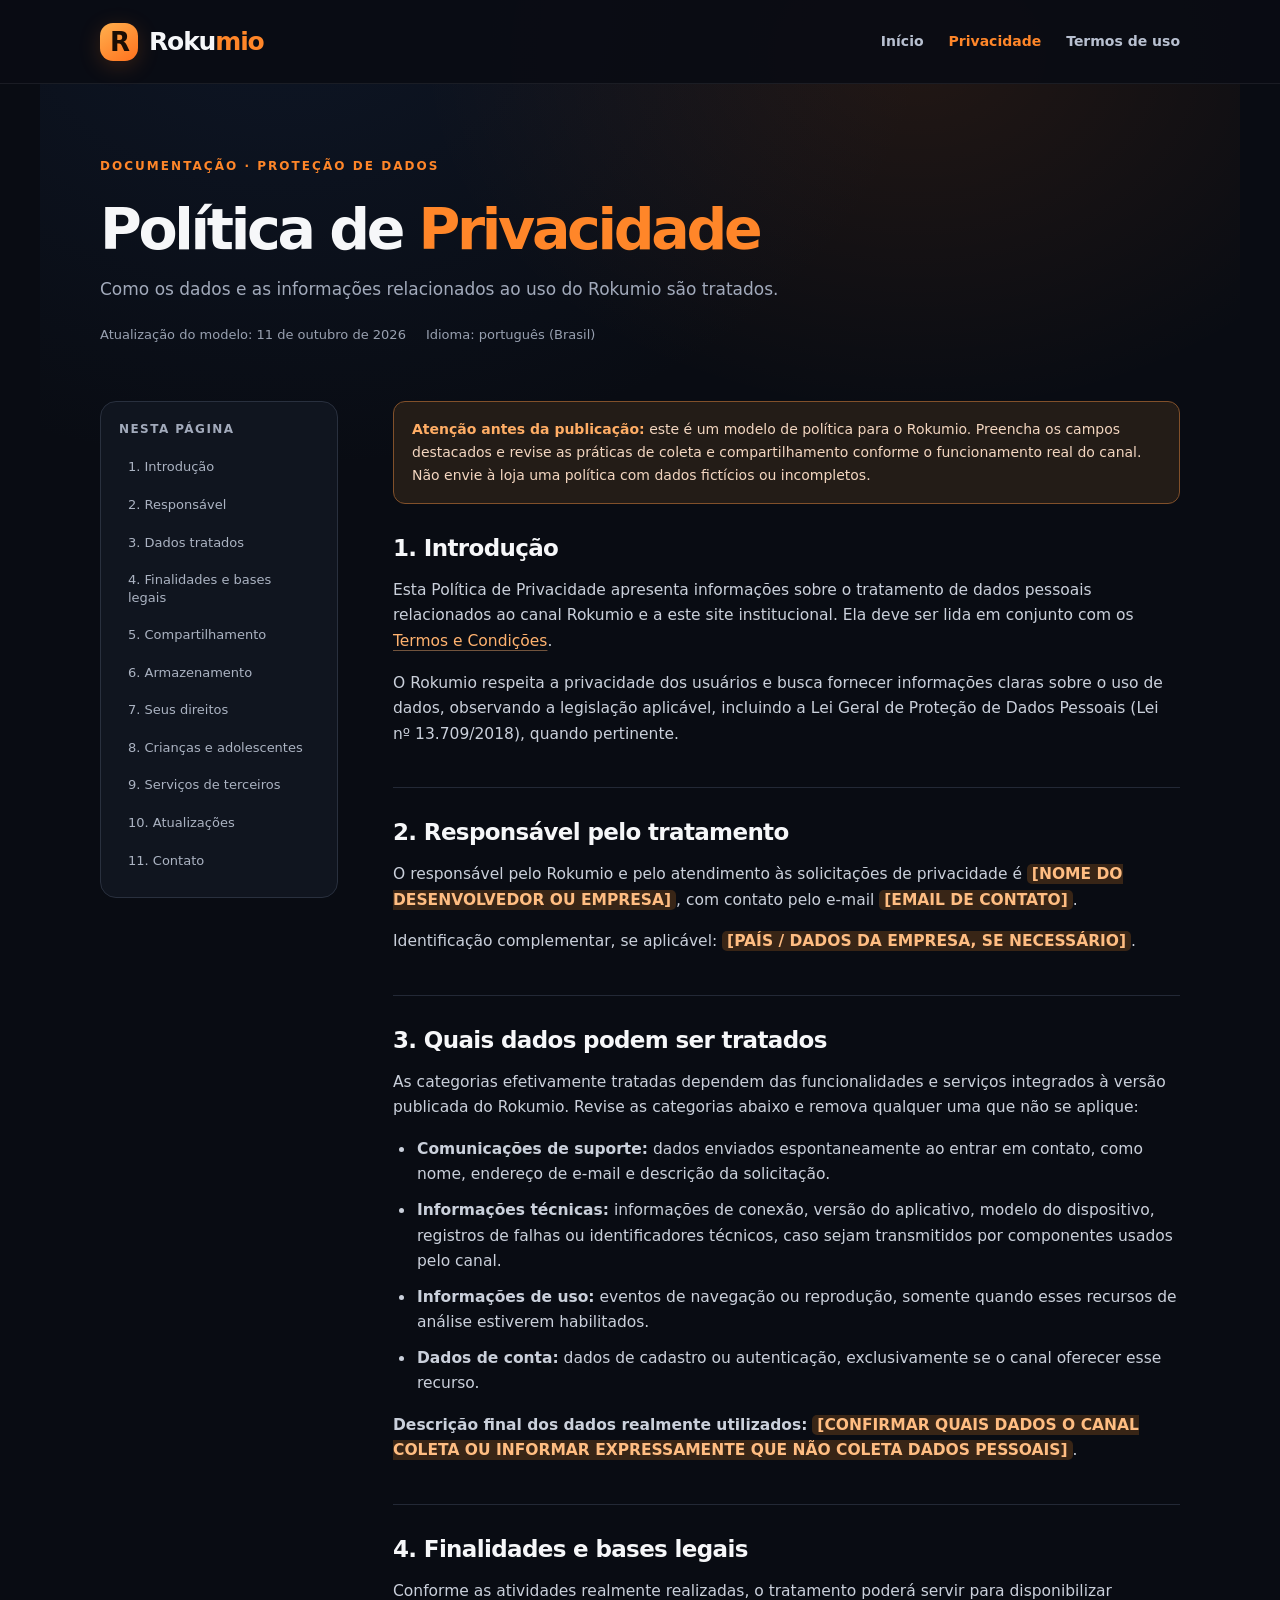
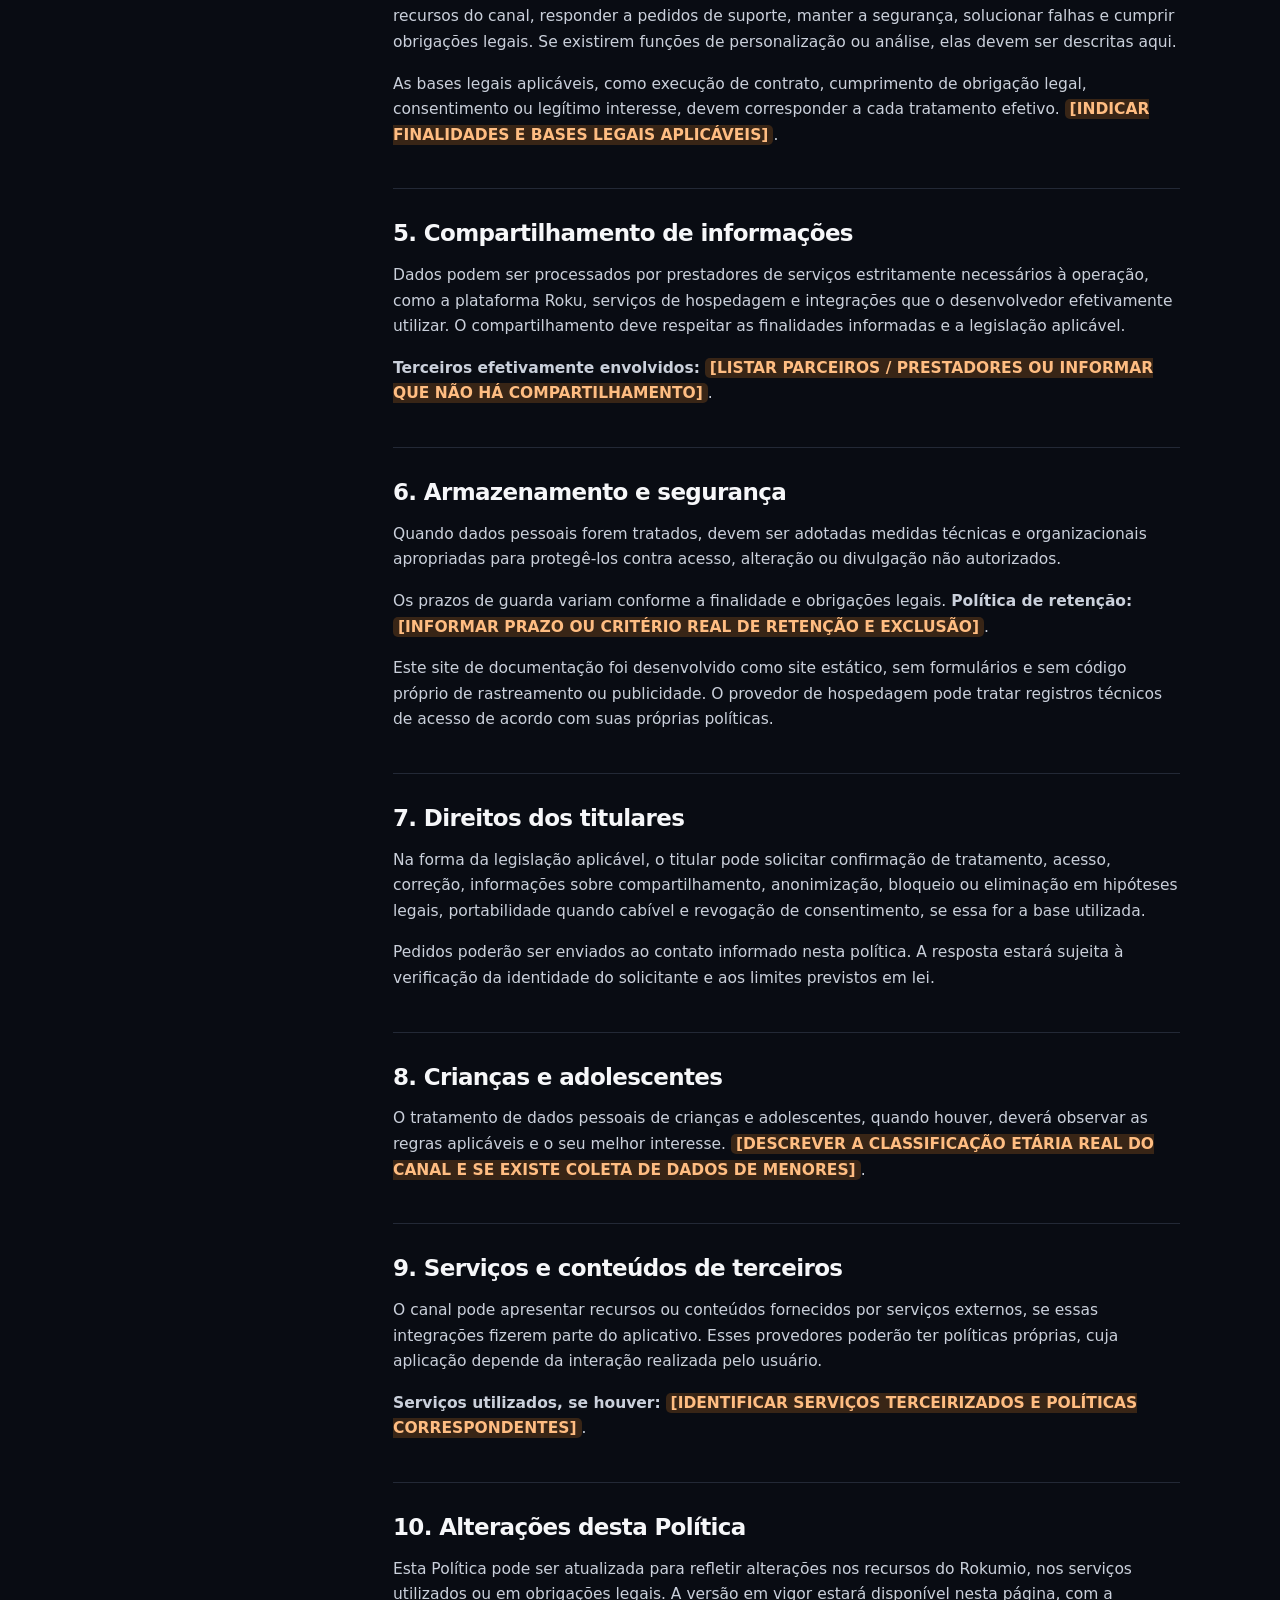
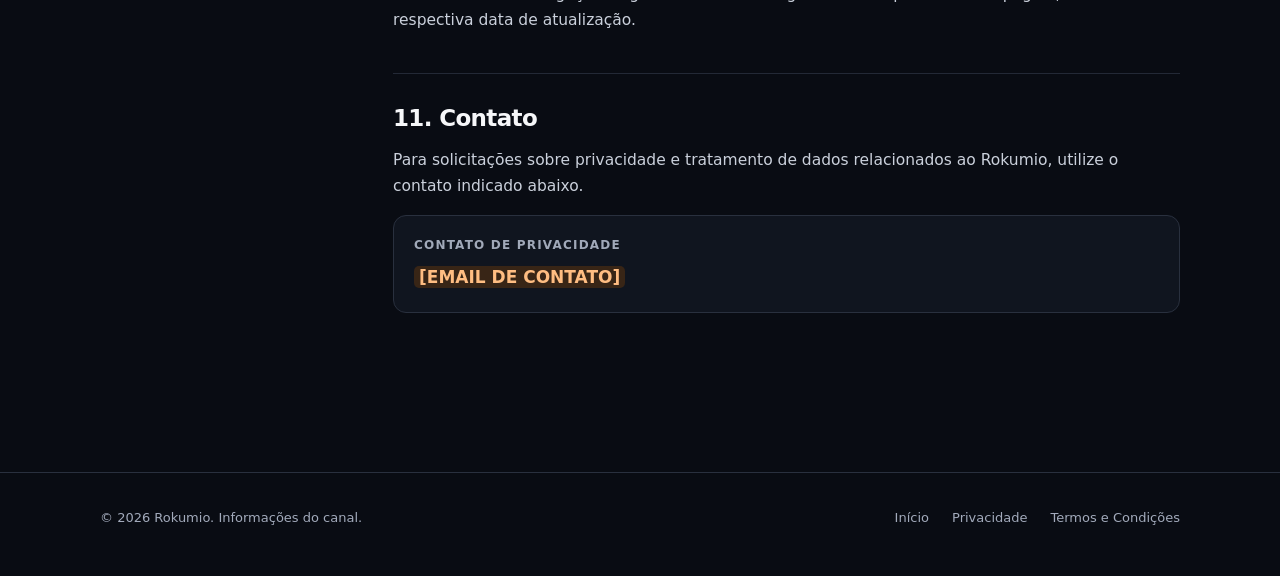
==== privacidade/index.html @ 44e7b5d3 "Add Rokumio documentation website and legal page templates" ====
<!DOCTYPE html>
<html lang="pt-BR">
<head>
  <meta charset="UTF-8"><meta name="viewport" content="width=device-width, initial-scale=1">
  <meta name="theme-color" content="#090c13"><meta name="description" content="Política de Privacidade do Rokumio. Informações sobre tratamento de dados e direitos dos usuários.">
  <title>Política de Privacidade | Rokumio</title>
  <link rel="icon" type="image/svg+xml" href="/assets/favicon.svg"><link rel="stylesheet" href="/assets/style.css">
</head>
<body>
<header class="header"><div class="shell header-inner"><a href="/" class="logo" aria-label="Rokumio, página inicial"><span class="symbol" aria-hidden="true">R</span><span>Roku<em>mio</em></span></a><nav aria-label="Navegação principal"><a href="/">Início</a><a href="/privacidade/" aria-current="page">Privacidade</a><a href="/termos/">Termos de uso</a></nav></div></header>
<main class="shell">
<div class="doc-hero"><p class="eyebrow">Documentação · Proteção de dados</p><h1>Política de <span class="small-accent">Privacidade</span></h1><p class="lede">Como os dados e as informações relacionados ao uso do Rokumio são tratados.</p><div class="metadata"><span>Atualização do modelo: 11 de outubro de 2026</span><span>Idioma: português (Brasil)</span></div></div>
<div class="doc-layout">
<aside class="sidebar" aria-label="Índice desta página"><span>Nesta página</span><a href="#introducao">1. Introdução</a><a href="#responsavel">2. Responsável</a><a href="#dados">3. Dados tratados</a><a href="#finalidades">4. Finalidades e bases legais</a><a href="#compartilhamento">5. Compartilhamento</a><a href="#armazenamento">6. Armazenamento</a><a href="#direitos">7. Seus direitos</a><a href="#criancas">8. Crianças e adolescentes</a><a href="#terceiros">9. Serviços de terceiros</a><a href="#alteracoes">10. Atualizações</a><a href="#contato">11. Contato</a></aside>
<article>
<div class="notice"><strong>Atenção antes da publicação:</strong> este é um modelo de política para o Rokumio. Preencha os campos destacados e revise as práticas de coleta e compartilhamento conforme o funcionamento real do canal. Não envie à loja uma política com dados fictícios ou incompletos.</div>
<section id="introducao"><h2>1. Introdução</h2><p>Esta Política de Privacidade apresenta informações sobre o tratamento de dados pessoais relacionados ao canal Rokumio e a este site institucional. Ela deve ser lida em conjunto com os <a href="/termos/">Termos e Condições</a>.</p><p>O Rokumio respeita a privacidade dos usuários e busca fornecer informações claras sobre o uso de dados, observando a legislação aplicável, incluindo a Lei Geral de Proteção de Dados Pessoais (Lei nº 13.709/2018), quando pertinente.</p></section>
<section id="responsavel"><h2>2. Responsável pelo tratamento</h2><p>O responsável pelo Rokumio e pelo atendimento às solicitações de privacidade é <span class="placeholder">[NOME DO DESENVOLVEDOR OU EMPRESA]</span>, com contato pelo e-mail <span class="placeholder">[EMAIL DE CONTATO]</span>.</p><p>Identificação complementar, se aplicável: <span class="placeholder">[PAÍS / DADOS DA EMPRESA, SE NECESSÁRIO]</span>.</p></section>
<section id="dados"><h2>3. Quais dados podem ser tratados</h2><p>As categorias efetivamente tratadas dependem das funcionalidades e serviços integrados à versão publicada do Rokumio. Revise as categorias abaixo e remova qualquer uma que não se aplique:</p><ul><li><strong>Comunicações de suporte:</strong> dados enviados espontaneamente ao entrar em contato, como nome, endereço de e-mail e descrição da solicitação.</li><li><strong>Informações técnicas:</strong> informações de conexão, versão do aplicativo, modelo do dispositivo, registros de falhas ou identificadores técnicos, caso sejam transmitidos por componentes usados pelo canal.</li><li><strong>Informações de uso:</strong> eventos de navegação ou reprodução, somente quando esses recursos de análise estiverem habilitados.</li><li><strong>Dados de conta:</strong> dados de cadastro ou autenticação, exclusivamente se o canal oferecer esse recurso.</li></ul><p><strong>Descrição final dos dados realmente utilizados:</strong> <span class="placeholder">[CONFIRMAR QUAIS DADOS O CANAL COLETA OU INFORMAR EXPRESSAMENTE QUE NÃO COLETA DADOS PESSOAIS]</span>.</p></section>
<section id="finalidades"><h2>4. Finalidades e bases legais</h2><p>Conforme as atividades realmente realizadas, o tratamento poderá servir para disponibilizar recursos do canal, responder a pedidos de suporte, manter a segurança, solucionar falhas e cumprir obrigações legais. Se existirem funções de personalização ou análise, elas devem ser descritas aqui.</p><p>As bases legais aplicáveis, como execução de contrato, cumprimento de obrigação legal, consentimento ou legítimo interesse, devem corresponder a cada tratamento efetivo. <span class="placeholder">[INDICAR FINALIDADES E BASES LEGAIS APLICÁVEIS]</span>.</p></section>
<section id="compartilhamento"><h2>5. Compartilhamento de informações</h2><p>Dados podem ser processados por prestadores de serviços estritamente necessários à operação, como a plataforma Roku, serviços de hospedagem e integrações que o desenvolvedor efetivamente utilizar. O compartilhamento deve respeitar as finalidades informadas e a legislação aplicável.</p><p><strong>Terceiros efetivamente envolvidos:</strong> <span class="placeholder">[LISTAR PARCEIROS / PRESTADORES OU INFORMAR QUE NÃO HÁ COMPARTILHAMENTO]</span>.</p></section>
<section id="armazenamento"><h2>6. Armazenamento e segurança</h2><p>Quando dados pessoais forem tratados, devem ser adotadas medidas técnicas e organizacionais apropriadas para protegê-los contra acesso, alteração ou divulgação não autorizados.</p><p>Os prazos de guarda variam conforme a finalidade e obrigações legais. <strong>Política de retenção:</strong> <span class="placeholder">[INFORMAR PRAZO OU CRITÉRIO REAL DE RETENÇÃO E EXCLUSÃO]</span>.</p><p>Este site de documentação foi desenvolvido como site estático, sem formulários e sem código próprio de rastreamento ou publicidade. O provedor de hospedagem pode tratar registros técnicos de acesso de acordo com suas próprias políticas.</p></section>
<section id="direitos"><h2>7. Direitos dos titulares</h2><p>Na forma da legislação aplicável, o titular pode solicitar confirmação de tratamento, acesso, correção, informações sobre compartilhamento, anonimização, bloqueio ou eliminação em hipóteses legais, portabilidade quando cabível e revogação de consentimento, se essa for a base utilizada.</p><p>Pedidos poderão ser enviados ao contato informado nesta política. A resposta estará sujeita à verificação da identidade do solicitante e aos limites previstos em lei.</p></section>
<section id="criancas"><h2>8. Crianças e adolescentes</h2><p>O tratamento de dados pessoais de crianças e adolescentes, quando houver, deverá observar as regras aplicáveis e o seu melhor interesse. <span class="placeholder">[DESCREVER A CLASSIFICAÇÃO ETÁRIA REAL DO CANAL E SE EXISTE COLETA DE DADOS DE MENORES]</span>.</p></section>
<section id="terceiros"><h2>9. Serviços e conteúdos de terceiros</h2><p>O canal pode apresentar recursos ou conteúdos fornecidos por serviços externos, se essas integrações fizerem parte do aplicativo. Esses provedores poderão ter políticas próprias, cuja aplicação depende da interação realizada pelo usuário.</p><p><strong>Serviços utilizados, se houver:</strong> <span class="placeholder">[IDENTIFICAR SERVIÇOS TERCEIRIZADOS E POLÍTICAS CORRESPONDENTES]</span>.</p></section>
<section id="alteracoes"><h2>10. Alterações desta Política</h2><p>Esta Política pode ser atualizada para refletir alterações nos recursos do Rokumio, nos serviços utilizados ou em obrigações legais. A versão em vigor estará disponível nesta página, com a respectiva data de atualização.</p></section>
<section id="contato"><h2>11. Contato</h2><p>Para solicitações sobre privacidade e tratamento de dados relacionados ao Rokumio, utilize o contato indicado abaixo.</p><div class="contact"><span class="contact-label">Contato de privacidade</span><span class="contact-value placeholder">[EMAIL DE CONTATO]</span></div></section>
</article></div>
</main><footer class="footer"><div class="shell footer-inner"><span>© 2026 Rokumio. Informações do canal.</span><div class="footer-links"><a href="/">Início</a><a href="/privacidade/">Privacidade</a><a href="/termos/">Termos e Condições</a></div></div></footer>
</body></html>
---- assets/style.css ----
:root{color-scheme:dark;--bg:#090c13;--surface:#10151f;--surface2:#151b27;--line:#29303e;--text:#f6f7f9;--muted:#a2aabb;--orange:#ff8629;--orange-light:#ffb26f;--max:1080px}*{box-sizing:border-box}html{scroll-behavior:smooth}body{margin:0;font-family:Inter,ui-sans-serif,system-ui,-apple-system,"Segoe UI",Roboto,"Helvetica Neue",Arial,sans-serif;color:var(--text);background:var(--bg);line-height:1.65;-webkit-font-smoothing:antialiased}body:before{content:"";position:absolute;z-index:-1;left:50%;top:0;transform:translateX(-50%);width:min(1200px,100%);height:690px;pointer-events:none;background:radial-gradient(ellipse at 73% 8%,rgba(255,122,32,.10),transparent 40%),radial-gradient(ellipse at 20% 0%,rgba(37,70,126,.17),transparent 48%)}a{color:inherit;text-decoration:none}a:hover{color:var(--orange-light)}.shell{width:min(calc(100% - 44px),var(--max));margin-inline:auto}.header{border-bottom:1px solid rgba(255,255,255,.07);background:rgba(9,12,19,.91)}.header-inner{display:flex;align-items:center;justify-content:space-between;gap:25px;min-height:83px}.logo{display:inline-flex;align-items:center;gap:11px;font-size:25px;font-weight:820;letter-spacing:-1.15px;white-space:nowrap}.logo span:last-child>em{font-style:normal;color:var(--orange)}.symbol{display:grid;place-items:center;background:linear-gradient(145deg,#ffb04e,#ff711d);border-radius:13px;color:#1b0d04;width:38px;height:38px;font-size:26px;font-weight:900;letter-spacing:-2px;line-height:1;box-shadow:0 5px 22px rgba(255,118,24,.19)}nav{display:flex;gap:25px;align-items:center;font-size:14px;font-weight:600;color:#b8c0d0}nav a[aria-current="page"]{color:var(--orange)}nav a:focus-visible,.btn:focus-visible,a:focus-visible{outline:2px solid var(--orange);outline-offset:5px;border-radius:4px}.hero{padding:99px 0 70px;max-width:790px}.eyebrow{text-transform:uppercase;color:var(--orange);font-weight:800;letter-spacing:.17em;font-size:12px;margin:0 0 20px}.hero h1{font-size:clamp(43px,6.7vw,73px);line-height:1.1;font-weight:850;letter-spacing:-.065em;margin:0 0 24px}.hero p.lede{font-size:clamp(17px,2.1vw,20px);line-height:1.72;max-width:650px;color:var(--muted);margin:0}.hero-actions{display:flex;align-items:center;flex-wrap:wrap;gap:12px;margin-top:34px}.btn{border:1px solid var(--line);display:inline-flex;align-items:center;justify-content:center;gap:10px;padding:13px 19px;border-radius:12px;font-weight:720;font-size:14px;min-height:48px;transition:.15s ease}.btn.primary{background:var(--orange);border-color:var(--orange);color:#1d130c}.btn.primary:hover{background:#ffa355}.btn.secondary{background:#161b26;color:#f5f7ff}.btn.secondary:hover{background:#212838}.section-line{border:0;border-top:1px solid var(--line);margin:0}.section-heading{margin:0 0 23px;font-size:25px;letter-spacing:-.035em}.cards{display:grid;grid-template-columns:repeat(2,minmax(0,1fr));gap:16px;padding-bottom:95px}.card{display:block;position:relative;padding:28px;background:linear-gradient(145deg,#151b27,#0f141e);border:1px solid var(--line);border-radius:19px;min-height:206px;transition:transform .16s,border-color .16s}.card:hover{transform:translateY(-3px);border-color:#89552e;color:var(--text)}.card-icon{display:grid;place-items:center;width:47px;height:47px;border-radius:12px;background:#322319;color:#ff9b47;font-size:23px;margin-bottom:20px}.card strong{display:block;font-size:20px;letter-spacing:-.025em;margin-bottom:6px}.card p{font-size:14px;color:var(--muted);margin:0;max-width:370px}.card-arrow{position:absolute;right:24px;top:29px;font-size:22px;color:var(--orange)}.footer{border-top:1px solid var(--line);padding:34px 0 48px;color:var(--muted);font-size:13px}.footer-inner{display:flex;align-items:center;justify-content:space-between;gap:20px;flex-wrap:wrap}.footer-links{display:flex;gap:23px;flex-wrap:wrap}.small-accent{color:var(--orange)}.doc-hero{padding:73px 0 33px;max-width:780px}.doc-hero h1{font-size:clamp(36px,5.8vw,57px);line-height:1.13;letter-spacing:-.058em;margin:0 0 14px}.doc-hero .lede{font-size:17px;color:var(--muted);margin:0 0 21px}.metadata{display:flex;flex-wrap:wrap;gap:8px 20px;color:#98a0b0;font-size:13px}.doc-layout{display:grid;grid-template-columns:238px minmax(0,1fr);gap:55px;padding:22px 0 105px;align-items:start}.sidebar{position:sticky;top:26px;border:1px solid var(--line);border-radius:16px;background:var(--surface);padding:18px}.sidebar span{display:block;font-size:12px;text-transform:uppercase;font-weight:800;letter-spacing:.12em;color:var(--muted);margin:0 0 9px}.sidebar a{display:block;font-size:13px;line-height:1.35;padding:10px 9px;border-radius:8px;color:#abb3c2}.sidebar a:hover{background:#1c2432;color:var(--orange-light)}article{min-width:0;font-size:15.5px;color:#cad0db}article section{scroll-margin-top:25px;padding:0 0 24px;margin-bottom:30px;border-bottom:1px solid #232936}article section:last-child{border-bottom:none}article h2{color:var(--text);font-size:23px;line-height:1.3;letter-spacing:-.028em;margin:3px 0 14px}article h3{color:#f1f3f7;margin:23px 0 8px;font-size:16px}article p{margin:0 0 16px}article ul{padding-left:22px;margin:0 0 16px}article li{padding-left:2px;margin:0 0 10px}article a{color:var(--orange-light);text-decoration:underline;text-decoration-color:#72543d;text-underline-offset:4px}.notice{padding:16px 18px;background:#231c17;border:1px solid #81502a;border-radius:12px;margin:0 0 30px;color:#f3d6c0;font-size:14px}.notice strong{color:#ffad65}.placeholder{background:#382516;border-radius:5px;color:#ffbd82;padding:1px 5px;overflow-wrap:anywhere;font-weight:750}.tagline{color:var(--muted);font-size:13px}.contact{border:1px solid var(--line);border-radius:13px;background:var(--surface);padding:20px;margin-top:16px}.contact .contact-label{display:block;text-transform:uppercase;color:#a1a9b9;letter-spacing:.1em;font-size:12px;font-weight:700;margin-bottom:7px}.contact .contact-value{font-weight:700;font-size:17px;overflow-wrap:anywhere}.hero-mark{height:1px;width:min(620px,100%);background:linear-gradient(90deg,var(--orange),rgba(255,137,45,0));margin-top:45px}.mini-summary{display:flex;flex-wrap:wrap;gap:10px;margin:31px 0 0}.chip{border:1px solid #303643;background:#151b25;padding:7px 11px;border-radius:100px;color:#c5ccd9;font-size:12px;font-weight:600}@media(max-width:720px){.shell{width:min(calc(100% - 32px),var(--max))}.header-inner{min-height:75px;align-items:flex-start;flex-direction:column;padding:16px 0;gap:13px}nav{gap:17px;font-size:13px;flex-wrap:wrap}.hero{padding:69px 0 51px}.hero h1{letter-spacing:-.055em}.cards{grid-template-columns:1fr;padding-bottom:70px}.card{min-height:180px}.doc-hero{padding:58px 0 25px}.doc-layout{grid-template-columns:1fr;gap:14px;padding-bottom:65px}.sidebar{position:static;display:none}.footer-inner{align-items:flex-start}.footer-links{gap:12px 20px}article section{scroll-margin-top:18px}}
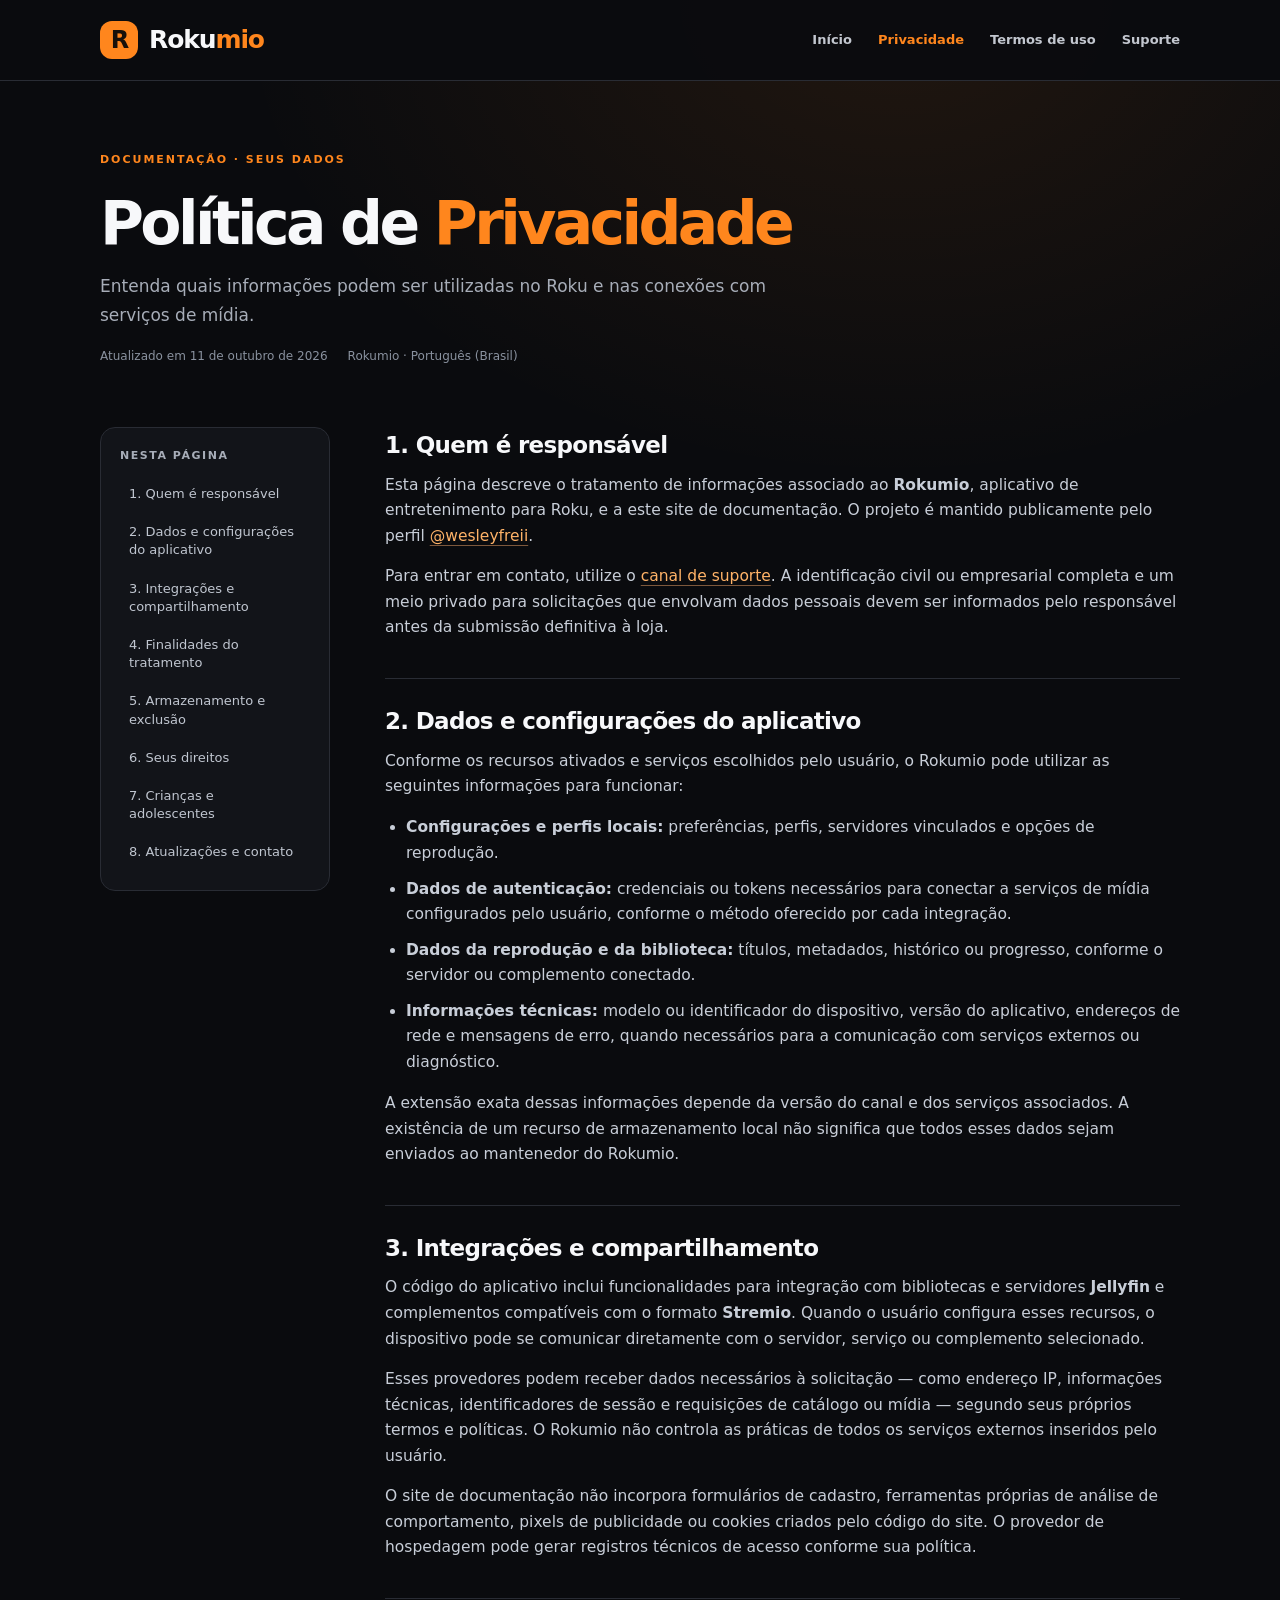
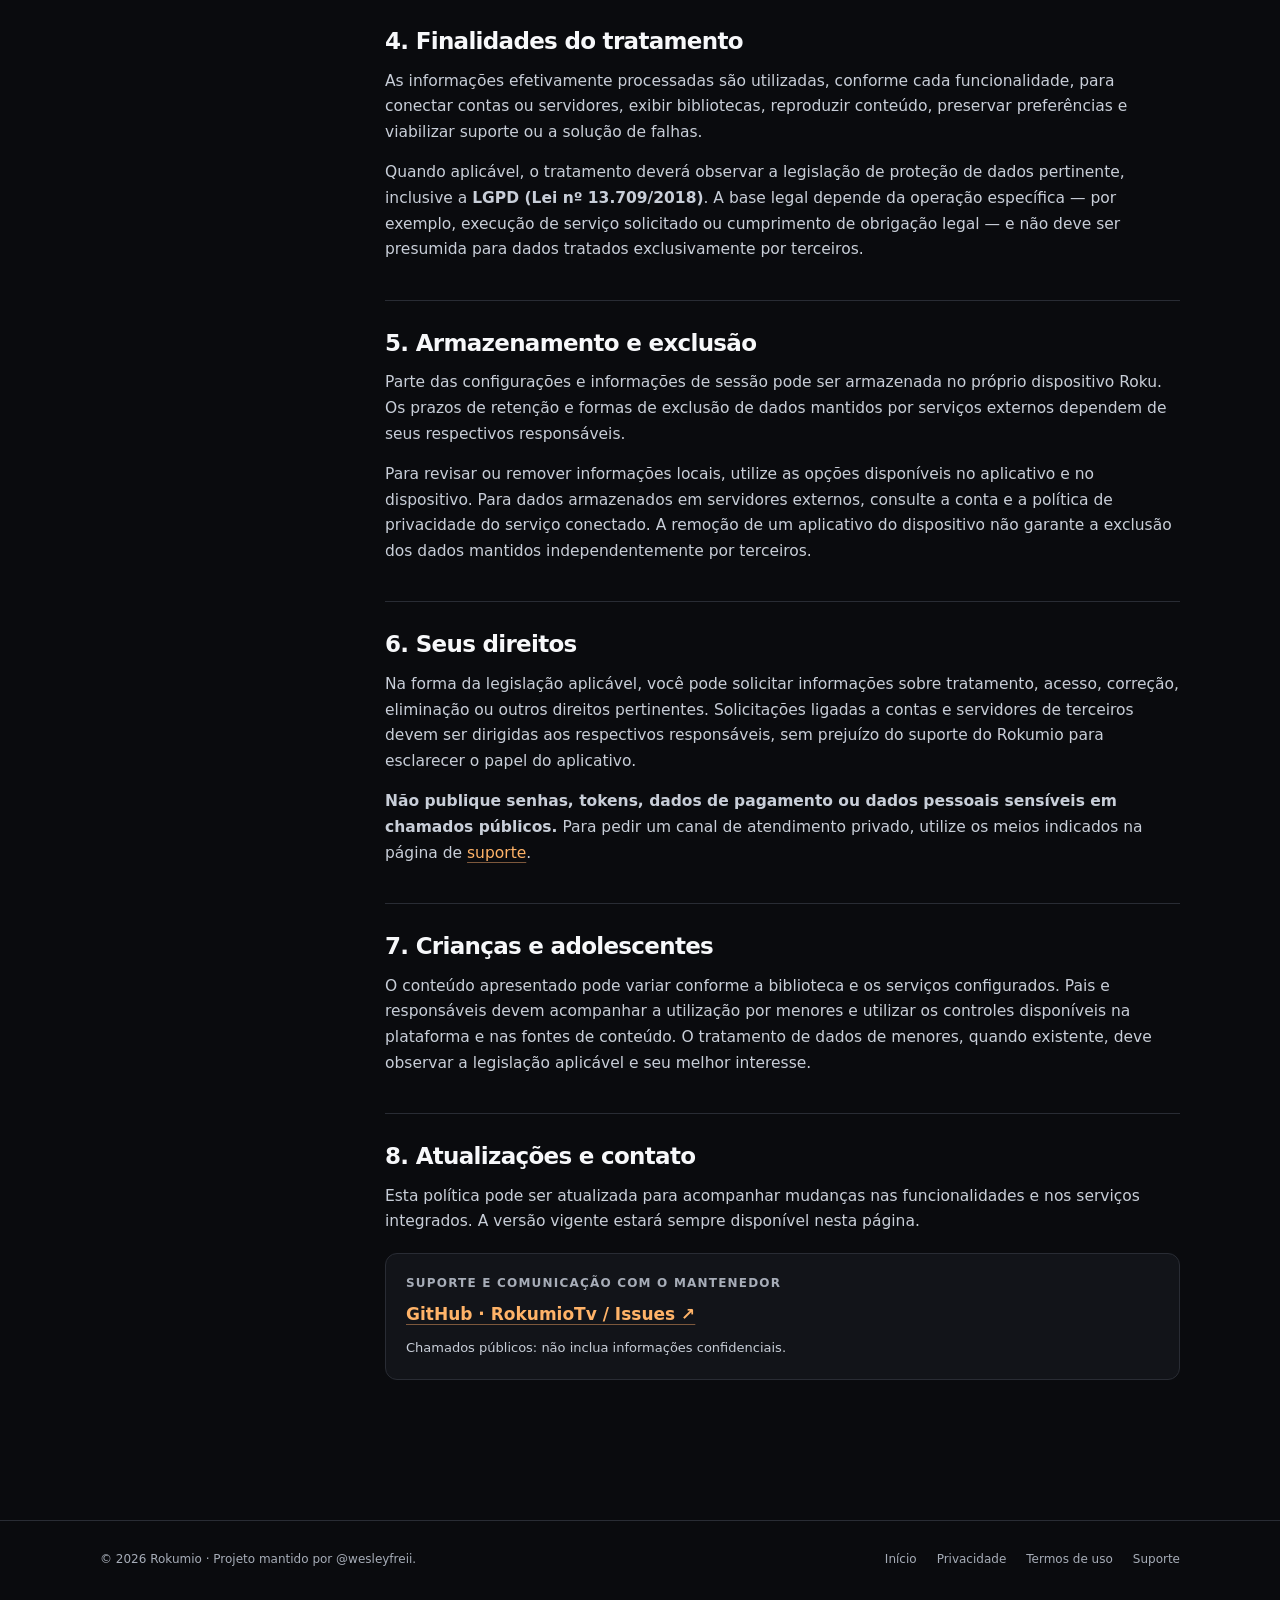
==== commit 7bb11883: "Polish Rokumio site, fix CSS paths and update documentation" ====
--- a/privacidade/index.html
+++ b/privacidade/index.html
@@ -1,30 +1,31 @@
-<!DOCTYPE html>
+<!doctype html>
 <html lang="pt-BR">
 <head>
-  <meta charset="UTF-8"><meta name="viewport" content="width=device-width, initial-scale=1">
-  <meta name="theme-color" content="#090c13"><meta name="description" content="Política de Privacidade do Rokumio. Informações sobre tratamento de dados e direitos dos usuários.">
-  <title>Política de Privacidade | Rokumio</title>
-  <link rel="icon" type="image/svg+xml" href="/assets/favicon.svg"><link rel="stylesheet" href="/assets/style.css">
+<meta charset="utf-8"><meta name="viewport" content="width=device-width,initial-scale=1">
+<meta name="theme-color" content="#0a0b0e"><meta name="color-scheme" content="dark">
+<meta name="description" content="Política de Privacidade do Rokumio, integrações com serviços externos e informações de tratamento de dados.">
+<title>Política de Privacidade | Rokumio</title>
+<link rel="icon" type="image/svg+xml" href="../assets/favicon.svg">
+<link rel="stylesheet" href="../assets/style.css">
 </head>
 <body>
-<header class="header"><div class="shell header-inner"><a href="/" class="logo" aria-label="Rokumio, página inicial"><span class="symbol" aria-hidden="true">R</span><span>Roku<em>mio</em></span></a><nav aria-label="Navegação principal"><a href="/">Início</a><a href="/privacidade/" aria-current="page">Privacidade</a><a href="/termos/">Termos de uso</a></nav></div></header>
-<main class="shell">
-<div class="doc-hero"><p class="eyebrow">Documentação · Proteção de dados</p><h1>Política de <span class="small-accent">Privacidade</span></h1><p class="lede">Como os dados e as informações relacionados ao uso do Rokumio são tratados.</p><div class="metadata"><span>Atualização do modelo: 11 de outubro de 2026</span><span>Idioma: português (Brasil)</span></div></div>
-<div class="doc-layout">
-<aside class="sidebar" aria-label="Índice desta página"><span>Nesta página</span><a href="#introducao">1. Introdução</a><a href="#responsavel">2. Responsável</a><a href="#dados">3. Dados tratados</a><a href="#finalidades">4. Finalidades e bases legais</a><a href="#compartilhamento">5. Compartilhamento</a><a href="#armazenamento">6. Armazenamento</a><a href="#direitos">7. Seus direitos</a><a href="#criancas">8. Crianças e adolescentes</a><a href="#terceiros">9. Serviços de terceiros</a><a href="#alteracoes">10. Atualizações</a><a href="#contato">11. Contato</a></aside>
-<article>
-<div class="notice"><strong>Atenção antes da publicação:</strong> este é um modelo de política para o Rokumio. Preencha os campos destacados e revise as práticas de coleta e compartilhamento conforme o funcionamento real do canal. Não envie à loja uma política com dados fictícios ou incompletos.</div>
-<section id="introducao"><h2>1. Introdução</h2><p>Esta Política de Privacidade apresenta informações sobre o tratamento de dados pessoais relacionados ao canal Rokumio e a este site institucional. Ela deve ser lida em conjunto com os <a href="/termos/">Termos e Condições</a>.</p><p>O Rokumio respeita a privacidade dos usuários e busca fornecer informações claras sobre o uso de dados, observando a legislação aplicável, incluindo a Lei Geral de Proteção de Dados Pessoais (Lei nº 13.709/2018), quando pertinente.</p></section>
-<section id="responsavel"><h2>2. Responsável pelo tratamento</h2><p>O responsável pelo Rokumio e pelo atendimento às solicitações de privacidade é <span class="placeholder">[NOME DO DESENVOLVEDOR OU EMPRESA]</span>, com contato pelo e-mail <span class="placeholder">[EMAIL DE CONTATO]</span>.</p><p>Identificação complementar, se aplicável: <span class="placeholder">[PAÍS / DADOS DA EMPRESA, SE NECESSÁRIO]</span>.</p></section>
-<section id="dados"><h2>3. Quais dados podem ser tratados</h2><p>As categorias efetivamente tratadas dependem das funcionalidades e serviços integrados à versão publicada do Rokumio. Revise as categorias abaixo e remova qualquer uma que não se aplique:</p><ul><li><strong>Comunicações de suporte:</strong> dados enviados espontaneamente ao entrar em contato, como nome, endereço de e-mail e descrição da solicitação.</li><li><strong>Informações técnicas:</strong> informações de conexão, versão do aplicativo, modelo do dispositivo, registros de falhas ou identificadores técnicos, caso sejam transmitidos por componentes usados pelo canal.</li><li><strong>Informações de uso:</strong> eventos de navegação ou reprodução, somente quando esses recursos de análise estiverem habilitados.</li><li><strong>Dados de conta:</strong> dados de cadastro ou autenticação, exclusivamente se o canal oferecer esse recurso.</li></ul><p><strong>Descrição final dos dados realmente utilizados:</strong> <span class="placeholder">[CONFIRMAR QUAIS DADOS O CANAL COLETA OU INFORMAR EXPRESSAMENTE QUE NÃO COLETA DADOS PESSOAIS]</span>.</p></section>
-<section id="finalidades"><h2>4. Finalidades e bases legais</h2><p>Conforme as atividades realmente realizadas, o tratamento poderá servir para disponibilizar recursos do canal, responder a pedidos de suporte, manter a segurança, solucionar falhas e cumprir obrigações legais. Se existirem funções de personalização ou análise, elas devem ser descritas aqui.</p><p>As bases legais aplicáveis, como execução de contrato, cumprimento de obrigação legal, consentimento ou legítimo interesse, devem corresponder a cada tratamento efetivo. <span class="placeholder">[INDICAR FINALIDADES E BASES LEGAIS APLICÁVEIS]</span>.</p></section>
-<section id="compartilhamento"><h2>5. Compartilhamento de informações</h2><p>Dados podem ser processados por prestadores de serviços estritamente necessários à operação, como a plataforma Roku, serviços de hospedagem e integrações que o desenvolvedor efetivamente utilizar. O compartilhamento deve respeitar as finalidades informadas e a legislação aplicável.</p><p><strong>Terceiros efetivamente envolvidos:</strong> <span class="placeholder">[LISTAR PARCEIROS / PRESTADORES OU INFORMAR QUE NÃO HÁ COMPARTILHAMENTO]</span>.</p></section>
-<section id="armazenamento"><h2>6. Armazenamento e segurança</h2><p>Quando dados pessoais forem tratados, devem ser adotadas medidas técnicas e organizacionais apropriadas para protegê-los contra acesso, alteração ou divulgação não autorizados.</p><p>Os prazos de guarda variam conforme a finalidade e obrigações legais. <strong>Política de retenção:</strong> <span class="placeholder">[INFORMAR PRAZO OU CRITÉRIO REAL DE RETENÇÃO E EXCLUSÃO]</span>.</p><p>Este site de documentação foi desenvolvido como site estático, sem formulários e sem código próprio de rastreamento ou publicidade. O provedor de hospedagem pode tratar registros técnicos de acesso de acordo com suas próprias políticas.</p></section>
-<section id="direitos"><h2>7. Direitos dos titulares</h2><p>Na forma da legislação aplicável, o titular pode solicitar confirmação de tratamento, acesso, correção, informações sobre compartilhamento, anonimização, bloqueio ou eliminação em hipóteses legais, portabilidade quando cabível e revogação de consentimento, se essa for a base utilizada.</p><p>Pedidos poderão ser enviados ao contato informado nesta política. A resposta estará sujeita à verificação da identidade do solicitante e aos limites previstos em lei.</p></section>
-<section id="criancas"><h2>8. Crianças e adolescentes</h2><p>O tratamento de dados pessoais de crianças e adolescentes, quando houver, deverá observar as regras aplicáveis e o seu melhor interesse. <span class="placeholder">[DESCREVER A CLASSIFICAÇÃO ETÁRIA REAL DO CANAL E SE EXISTE COLETA DE DADOS DE MENORES]</span>.</p></section>
-<section id="terceiros"><h2>9. Serviços e conteúdos de terceiros</h2><p>O canal pode apresentar recursos ou conteúdos fornecidos por serviços externos, se essas integrações fizerem parte do aplicativo. Esses provedores poderão ter políticas próprias, cuja aplicação depende da interação realizada pelo usuário.</p><p><strong>Serviços utilizados, se houver:</strong> <span class="placeholder">[IDENTIFICAR SERVIÇOS TERCEIRIZADOS E POLÍTICAS CORRESPONDENTES]</span>.</p></section>
-<section id="alteracoes"><h2>10. Alterações desta Política</h2><p>Esta Política pode ser atualizada para refletir alterações nos recursos do Rokumio, nos serviços utilizados ou em obrigações legais. A versão em vigor estará disponível nesta página, com a respectiva data de atualização.</p></section>
-<section id="contato"><h2>11. Contato</h2><p>Para solicitações sobre privacidade e tratamento de dados relacionados ao Rokumio, utilize o contato indicado abaixo.</p><div class="contact"><span class="contact-label">Contato de privacidade</span><span class="contact-value placeholder">[EMAIL DE CONTATO]</span></div></section>
-</article></div>
-</main><footer class="footer"><div class="shell footer-inner"><span>© 2026 Rokumio. Informações do canal.</span><div class="footer-links"><a href="/">Início</a><a href="/privacidade/">Privacidade</a><a href="/termos/">Termos e Condições</a></div></div></footer>
+<header class="header"><div class="shell header-inner">
+<a class="logo" href="../" aria-label="Rokumio — página inicial"><span class="symbol" aria-hidden="true">R</span><span>Roku<em>mio</em></span></a>
+<nav aria-label="Navegação principal"><a href="../">Início</a><a href="../privacidade/" aria-current="page">Privacidade</a><a href="../termos/">Termos de uso</a><a href="../suporte/">Suporte</a></nav>
+</div></header>
+<main class="shell"><header class="doc-hero"><p class="eyebrow">Documentação · Seus dados</p><h1>Política de <span class='accent'>Privacidade</span></h1><p class="lede">Entenda quais informações podem ser utilizadas no Roku e nas conexões com serviços de mídia.</p>
+<div class="metadata"><span>Atualizado em 11 de outubro de 2026</span><span>Rokumio · Português (Brasil)</span></div></header>
+<div class="doc-layout"><aside class="sidebar" aria-label="Índice da página"><span>Nesta página</span><a href="#responsavel">1. Quem é responsável</a><a href="#dados">2. Dados e configurações do aplicativo</a><a href="#integracoes">3. Integrações e compartilhamento</a><a href="#finalidades">4. Finalidades do tratamento</a><a href="#retencao">5. Armazenamento e exclusão</a><a href="#direitos">6. Seus direitos</a><a href="#menores">7. Crianças e adolescentes</a><a href="#alteracoes">8. Atualizações e contato</a></aside>
+<article><section id="responsavel"><h2>1. Quem é responsável</h2><p>Esta página descreve o tratamento de informações associado ao <strong>Rokumio</strong>, aplicativo de entretenimento para Roku, e a este site de documentação. O projeto é mantido publicamente pelo perfil <a href="https://github.com/wesleyfreii" rel="noopener noreferrer">@wesleyfreii</a>.</p><p>Para entrar em contato, utilize o <a href="../suporte/">canal de suporte</a>. A identificação civil ou empresarial completa e um meio privado para solicitações que envolvam dados pessoais devem ser informados pelo responsável antes da submissão definitiva à loja.</p></section>
+<section id="dados"><h2>2. Dados e configurações do aplicativo</h2><p>Conforme os recursos ativados e serviços escolhidos pelo usuário, o Rokumio pode utilizar as seguintes informações para funcionar:</p><ul><li><strong>Configurações e perfis locais:</strong> preferências, perfis, servidores vinculados e opções de reprodução.</li><li><strong>Dados de autenticação:</strong> credenciais ou tokens necessários para conectar a serviços de mídia configurados pelo usuário, conforme o método oferecido por cada integração.</li><li><strong>Dados da reprodução e da biblioteca:</strong> títulos, metadados, histórico ou progresso, conforme o servidor ou complemento conectado.</li><li><strong>Informações técnicas:</strong> modelo ou identificador do dispositivo, versão do aplicativo, endereços de rede e mensagens de erro, quando necessários para a comunicação com serviços externos ou diagnóstico.</li></ul><p>A extensão exata dessas informações depende da versão do canal e dos serviços associados. A existência de um recurso de armazenamento local não significa que todos esses dados sejam enviados ao mantenedor do Rokumio.</p></section>
+<section id="integracoes"><h2>3. Integrações e compartilhamento</h2><p>O código do aplicativo inclui funcionalidades para integração com bibliotecas e servidores <strong>Jellyfin</strong> e complementos compatíveis com o formato <strong>Stremio</strong>. Quando o usuário configura esses recursos, o dispositivo pode se comunicar diretamente com o servidor, serviço ou complemento selecionado.</p><p>Esses provedores podem receber dados necessários à solicitação — como endereço IP, informações técnicas, identificadores de sessão e requisições de catálogo ou mídia — segundo seus próprios termos e políticas. O Rokumio não controla as práticas de todos os serviços externos inseridos pelo usuário.</p><p>O site de documentação não incorpora formulários de cadastro, ferramentas próprias de análise de comportamento, pixels de publicidade ou cookies criados pelo código do site. O provedor de hospedagem pode gerar registros técnicos de acesso conforme sua política.</p></section>
+<section id="finalidades"><h2>4. Finalidades do tratamento</h2><p>As informações efetivamente processadas são utilizadas, conforme cada funcionalidade, para conectar contas ou servidores, exibir bibliotecas, reproduzir conteúdo, preservar preferências e viabilizar suporte ou a solução de falhas.</p><p>Quando aplicável, o tratamento deverá observar a legislação de proteção de dados pertinente, inclusive a <strong>LGPD (Lei nº 13.709/2018)</strong>. A base legal depende da operação específica — por exemplo, execução de serviço solicitado ou cumprimento de obrigação legal — e não deve ser presumida para dados tratados exclusivamente por terceiros.</p></section>
+<section id="retencao"><h2>5. Armazenamento e exclusão</h2><p>Parte das configurações e informações de sessão pode ser armazenada no próprio dispositivo Roku. Os prazos de retenção e formas de exclusão de dados mantidos por serviços externos dependem de seus respectivos responsáveis.</p><p>Para revisar ou remover informações locais, utilize as opções disponíveis no aplicativo e no dispositivo. Para dados armazenados em servidores externos, consulte a conta e a política de privacidade do serviço conectado. A remoção de um aplicativo do dispositivo não garante a exclusão dos dados mantidos independentemente por terceiros.</p></section>
+<section id="direitos"><h2>6. Seus direitos</h2><p>Na forma da legislação aplicável, você pode solicitar informações sobre tratamento, acesso, correção, eliminação ou outros direitos pertinentes. Solicitações ligadas a contas e servidores de terceiros devem ser dirigidas aos respectivos responsáveis, sem prejuízo do suporte do Rokumio para esclarecer o papel do aplicativo.</p><p><strong>Não publique senhas, tokens, dados de pagamento ou dados pessoais sensíveis em chamados públicos.</strong> Para pedir um canal de atendimento privado, utilize os meios indicados na página de <a href="../suporte/">suporte</a>.</p></section>
+<section id="menores"><h2>7. Crianças e adolescentes</h2><p>O conteúdo apresentado pode variar conforme a biblioteca e os serviços configurados. Pais e responsáveis devem acompanhar a utilização por menores e utilizar os controles disponíveis na plataforma e nas fontes de conteúdo. O tratamento de dados de menores, quando existente, deve observar a legislação aplicável e seu melhor interesse.</p></section>
+<section id="alteracoes"><h2>8. Atualizações e contato</h2><p>Esta política pode ser atualizada para acompanhar mudanças nas funcionalidades e nos serviços integrados. A versão vigente estará sempre disponível nesta página.</p><div class="contact"><small>Suporte e comunicação com o mantenedor</small><a href="https://github.com/wesleyfreii/RokumioTv/issues" rel="noopener noreferrer">GitHub · RokumioTv / Issues ↗</a><p style="font-size:13px;margin:9px 0 0">Chamados públicos: não inclua informações confidenciais.</p></div></section></article></div></main>
+<footer class="footer"><div class="shell footer-inner">
+<span>© 2026 Rokumio · Projeto mantido por <a href="https://github.com/wesleyfreii" rel="noopener noreferrer">@wesleyfreii</a>.</span>
+<div class="footer-links"><a href="../">Início</a><a href="../privacidade/">Privacidade</a><a href="../termos/">Termos de uso</a><a href="../suporte/">Suporte</a></div>
+</div></footer>
 </body></html>
--- a/assets/style.css
+++ b/assets/style.css
@@ -1 +1,93 @@
-:root{color-scheme:dark;--bg:#090c13;--surface:#10151f;--surface2:#151b27;--line:#29303e;--text:#f6f7f9;--muted:#a2aabb;--orange:#ff8629;--orange-light:#ffb26f;--max:1080px}*{box-sizing:border-box}html{scroll-behavior:smooth}body{margin:0;font-family:Inter,ui-sans-serif,system-ui,-apple-system,"Segoe UI",Roboto,"Helvetica Neue",Arial,sans-serif;color:var(--text);background:var(--bg);line-height:1.65;-webkit-font-smoothing:antialiased}body:before{content:"";position:absolute;z-index:-1;left:50%;top:0;transform:translateX(-50%);width:min(1200px,100%);height:690px;pointer-events:none;background:radial-gradient(ellipse at 73% 8%,rgba(255,122,32,.10),transparent 40%),radial-gradient(ellipse at 20% 0%,rgba(37,70,126,.17),transparent 48%)}a{color:inherit;text-decoration:none}a:hover{color:var(--orange-light)}.shell{width:min(calc(100% - 44px),var(--max));margin-inline:auto}.header{border-bottom:1px solid rgba(255,255,255,.07);background:rgba(9,12,19,.91)}.header-inner{display:flex;align-items:center;justify-content:space-between;gap:25px;min-height:83px}.logo{display:inline-flex;align-items:center;gap:11px;font-size:25px;font-weight:820;letter-spacing:-1.15px;white-space:nowrap}.logo span:last-child>em{font-style:normal;color:var(--orange)}.symbol{display:grid;place-items:center;background:linear-gradient(145deg,#ffb04e,#ff711d);border-radius:13px;color:#1b0d04;width:38px;height:38px;font-size:26px;font-weight:900;letter-spacing:-2px;line-height:1;box-shadow:0 5px 22px rgba(255,118,24,.19)}nav{display:flex;gap:25px;align-items:center;font-size:14px;font-weight:600;color:#b8c0d0}nav a[aria-current="page"]{color:var(--orange)}nav a:focus-visible,.btn:focus-visible,a:focus-visible{outline:2px solid var(--orange);outline-offset:5px;border-radius:4px}.hero{padding:99px 0 70px;max-width:790px}.eyebrow{text-transform:uppercase;color:var(--orange);font-weight:800;letter-spacing:.17em;font-size:12px;margin:0 0 20px}.hero h1{font-size:clamp(43px,6.7vw,73px);line-height:1.1;font-weight:850;letter-spacing:-.065em;margin:0 0 24px}.hero p.lede{font-size:clamp(17px,2.1vw,20px);line-height:1.72;max-width:650px;color:var(--muted);margin:0}.hero-actions{display:flex;align-items:center;flex-wrap:wrap;gap:12px;margin-top:34px}.btn{border:1px solid var(--line);display:inline-flex;align-items:center;justify-content:center;gap:10px;padding:13px 19px;border-radius:12px;font-weight:720;font-size:14px;min-height:48px;transition:.15s ease}.btn.primary{background:var(--orange);border-color:var(--orange);color:#1d130c}.btn.primary:hover{background:#ffa355}.btn.secondary{background:#161b26;color:#f5f7ff}.btn.secondary:hover{background:#212838}.section-line{border:0;border-top:1px solid var(--line);margin:0}.section-heading{margin:0 0 23px;font-size:25px;letter-spacing:-.035em}.cards{display:grid;grid-template-columns:repeat(2,minmax(0,1fr));gap:16px;padding-bottom:95px}.card{display:block;position:relative;padding:28px;background:linear-gradient(145deg,#151b27,#0f141e);border:1px solid var(--line);border-radius:19px;min-height:206px;transition:transform .16s,border-color .16s}.card:hover{transform:translateY(-3px);border-color:#89552e;color:var(--text)}.card-icon{display:grid;place-items:center;width:47px;height:47px;border-radius:12px;background:#322319;color:#ff9b47;font-size:23px;margin-bottom:20px}.card strong{display:block;font-size:20px;letter-spacing:-.025em;margin-bottom:6px}.card p{font-size:14px;color:var(--muted);margin:0;max-width:370px}.card-arrow{position:absolute;right:24px;top:29px;font-size:22px;color:var(--orange)}.footer{border-top:1px solid var(--line);padding:34px 0 48px;color:var(--muted);font-size:13px}.footer-inner{display:flex;align-items:center;justify-content:space-between;gap:20px;flex-wrap:wrap}.footer-links{display:flex;gap:23px;flex-wrap:wrap}.small-accent{color:var(--orange)}.doc-hero{padding:73px 0 33px;max-width:780px}.doc-hero h1{font-size:clamp(36px,5.8vw,57px);line-height:1.13;letter-spacing:-.058em;margin:0 0 14px}.doc-hero .lede{font-size:17px;color:var(--muted);margin:0 0 21px}.metadata{display:flex;flex-wrap:wrap;gap:8px 20px;color:#98a0b0;font-size:13px}.doc-layout{display:grid;grid-template-columns:238px minmax(0,1fr);gap:55px;padding:22px 0 105px;align-items:start}.sidebar{position:sticky;top:26px;border:1px solid var(--line);border-radius:16px;background:var(--surface);padding:18px}.sidebar span{display:block;font-size:12px;text-transform:uppercase;font-weight:800;letter-spacing:.12em;color:var(--muted);margin:0 0 9px}.sidebar a{display:block;font-size:13px;line-height:1.35;padding:10px 9px;border-radius:8px;color:#abb3c2}.sidebar a:hover{background:#1c2432;color:var(--orange-light)}article{min-width:0;font-size:15.5px;color:#cad0db}article section{scroll-margin-top:25px;padding:0 0 24px;margin-bottom:30px;border-bottom:1px solid #232936}article section:last-child{border-bottom:none}article h2{color:var(--text);font-size:23px;line-height:1.3;letter-spacing:-.028em;margin:3px 0 14px}article h3{color:#f1f3f7;margin:23px 0 8px;font-size:16px}article p{margin:0 0 16px}article ul{padding-left:22px;margin:0 0 16px}article li{padding-left:2px;margin:0 0 10px}article a{color:var(--orange-light);text-decoration:underline;text-decoration-color:#72543d;text-underline-offset:4px}.notice{padding:16px 18px;background:#231c17;border:1px solid #81502a;border-radius:12px;margin:0 0 30px;color:#f3d6c0;font-size:14px}.notice strong{color:#ffad65}.placeholder{background:#382516;border-radius:5px;color:#ffbd82;padding:1px 5px;overflow-wrap:anywhere;font-weight:750}.tagline{color:var(--muted);font-size:13px}.contact{border:1px solid var(--line);border-radius:13px;background:var(--surface);padding:20px;margin-top:16px}.contact .contact-label{display:block;text-transform:uppercase;color:#a1a9b9;letter-spacing:.1em;font-size:12px;font-weight:700;margin-bottom:7px}.contact .contact-value{font-weight:700;font-size:17px;overflow-wrap:anywhere}.hero-mark{height:1px;width:min(620px,100%);background:linear-gradient(90deg,var(--orange),rgba(255,137,45,0));margin-top:45px}.mini-summary{display:flex;flex-wrap:wrap;gap:10px;margin:31px 0 0}.chip{border:1px solid #303643;background:#151b25;padding:7px 11px;border-radius:100px;color:#c5ccd9;font-size:12px;font-weight:600}@media(max-width:720px){.shell{width:min(calc(100% - 32px),var(--max))}.header-inner{min-height:75px;align-items:flex-start;flex-direction:column;padding:16px 0;gap:13px}nav{gap:17px;font-size:13px;flex-wrap:wrap}.hero{padding:69px 0 51px}.hero h1{letter-spacing:-.055em}.cards{grid-template-columns:1fr;padding-bottom:70px}.card{min-height:180px}.doc-hero{padding:58px 0 25px}.doc-layout{grid-template-columns:1fr;gap:14px;padding-bottom:65px}.sidebar{position:static;display:none}.footer-inner{align-items:flex-start}.footer-links{gap:12px 20px}article section{scroll-margin-top:18px}}
+/* Rokumio | Minimal responsive brand system */
+:root{
+  color-scheme:dark;
+  --bg:#0a0b0e;--panel:#121419;--panel2:#171a20;--line:#292c34;
+  --text:#f7f8fa;--muted:#a7adb8;--accent:#ff861d;--accent2:#ffb368;
+  --max:1080px;
+}
+*{box-sizing:border-box}
+html{scroll-behavior:smooth}
+body{margin:0;min-height:100vh;font-family:Inter,ui-sans-serif,system-ui,-apple-system,"Segoe UI",Arial,sans-serif;background:var(--bg);color:var(--text);line-height:1.65;-webkit-font-smoothing:antialiased}
+body:before{content:"";z-index:-1;pointer-events:none;position:absolute;top:0;left:0;width:100%;height:650px;background:radial-gradient(ellipse at 70% 0%,rgba(255,134,29,.095),transparent 52%)}
+a{color:inherit;text-decoration:none}
+a:hover{color:var(--accent2)}
+a:focus-visible{outline:2px solid var(--accent);outline-offset:4px;border-radius:4px}
+.shell{width:min(calc(100% - 44px),var(--max));margin-inline:auto}
+.header{border-bottom:1px solid var(--line);background:rgba(10,11,14,.94)}
+.header-inner{min-height:80px;display:flex;justify-content:space-between;align-items:center;gap:20px}
+.logo{display:inline-flex;align-items:center;gap:11px;font-size:25px;font-weight:850;letter-spacing:-1.1px;white-space:nowrap;line-height:1.2}
+.logo em{font-style:normal;color:var(--accent)}
+.symbol{background:var(--accent);color:#18100a;width:38px;height:38px;display:grid;place-items:center;border-radius:12px;font-weight:900;font-size:24px;letter-spacing:-2px}
+nav{display:flex;align-items:center;gap:26px;flex-wrap:wrap;color:#c3c7cf;font-size:13px;font-weight:650}
+nav a[aria-current="page"]{color:var(--accent)}
+.hero{position:relative;padding:105px 0 75px;max-width:900px}
+.eyebrow{text-transform:uppercase;letter-spacing:.18em;color:var(--accent);font-size:11px;font-weight:850;margin:0 0 21px}
+.hero h1{font-size:clamp(42px,6.4vw,75px);line-height:1.08;letter-spacing:-.065em;margin:0 0 25px;font-weight:860;max-width:900px}
+.accent{color:var(--accent)}
+.lede{max-width:700px;color:var(--muted);font-size:clamp(16px,2vw,19px);line-height:1.7;margin:0}
+.hero-actions{display:flex;flex-wrap:wrap;gap:12px;margin-top:32px}
+.btn{min-height:49px;display:inline-flex;align-items:center;justify-content:center;gap:12px;border-radius:11px;padding:12px 20px;font-size:14px;font-weight:750;border:1px solid var(--line);transition:background .18s,transform .18s}
+.btn:hover{transform:translateY(-2px)}
+.btn.primary{background:var(--accent);border-color:var(--accent);color:#1a110c}
+.btn.primary:hover{background:var(--accent2);color:#1a110c}
+.btn.secondary{background:var(--panel2);color:var(--text)}
+.btn.secondary:hover{background:#23262d;color:#fff}
+.hero-rule{height:1px;max-width:710px;background:linear-gradient(90deg,var(--accent),transparent);margin:55px 0 23px}
+.micro{font-size:12px;color:#959ba6}
+.section-heading{margin:0 0 22px;font-size:26px;letter-spacing:-.04em}
+.cards{display:grid;grid-template-columns:repeat(2,minmax(0,1fr));gap:16px}
+.card{min-height:220px;position:relative;display:block;padding:29px;border:1px solid var(--line);border-radius:17px;background:var(--panel);transition:border-color .18s,transform .18s}
+.card:hover{transform:translateY(-3px);border-color:#84532b;color:var(--text)}
+.card-icon{display:grid;place-items:center;width:47px;height:47px;background:#322215;color:var(--accent2);font-size:24px;border-radius:13px;margin-bottom:19px}
+.card strong{display:block;font-size:20px;letter-spacing:-.03em;margin-bottom:5px}
+.card p{font-size:14px;color:var(--muted);margin:0;max-width:390px}
+.card-arrow{position:absolute;right:24px;top:26px;color:var(--accent);font-size:22px}
+.home-section{padding:0 0 68px}
+.home-bottom{margin-bottom:88px;padding:30px;border:1px solid var(--line);border-radius:17px;background:linear-gradient(110deg,#15181d,#101114);display:flex;justify-content:space-between;align-items:center;gap:20px}
+.home-bottom h2{font-size:22px;letter-spacing:-.035em;margin:0 0 7px}
+.home-bottom p{color:var(--muted);font-size:14px;margin:0;max-width:580px}
+.footer{border-top:1px solid var(--line);padding:29px 0 39px;color:var(--muted);font-size:12px}
+.footer-inner{display:flex;align-items:center;justify-content:space-between;gap:22px;flex-wrap:wrap}
+.footer-links{display:flex;gap:20px;flex-wrap:wrap}
+.doc-hero{padding:70px 0 35px;max-width:880px}
+.doc-hero h1{font-size:clamp(40px,5.4vw,60px);line-height:1.12;letter-spacing:-.06em;margin:0 0 15px}
+.doc-hero .lede{font-size:17px}
+.metadata{display:flex;flex-wrap:wrap;gap:8px 20px;color:#89919e;font-size:12px;margin-top:17px}
+.doc-layout{display:grid;grid-template-columns:230px minmax(0,1fr);gap:55px;align-items:start;padding:25px 0 100px}
+.sidebar{position:sticky;top:25px;background:var(--panel);border:1px solid var(--line);border-radius:15px;padding:19px}
+.sidebar span{display:block;text-transform:uppercase;font-size:11px;letter-spacing:.14em;color:var(--muted);font-weight:800;margin-bottom:10px}
+.sidebar a{display:block;font-size:13px;color:#c0c6d0;padding:10px 9px;border-radius:8px;line-height:1.4}
+.sidebar a:hover{background:#22262c;color:var(--accent2)}
+article{font-size:15.5px;color:#c8ced8;min-width:0}
+article section{scroll-margin-top:30px;border-bottom:1px solid var(--line);padding:0 0 22px;margin-bottom:28px}
+article section:last-child{border:0;margin:0}
+article h2{color:var(--text);font-size:23px;letter-spacing:-.03em;line-height:1.25;margin:4px 0 13px}
+article p{margin:0 0 15px}
+article ul{padding-left:21px}
+article li{margin-bottom:10px}
+article a{color:var(--accent2);text-decoration:underline;text-underline-offset:4px;text-decoration-color:#7d583c}
+.note{background:#201a15;border:1px solid #714725;border-radius:13px;padding:16px 19px;color:#f0d6bf;font-size:14px;margin:0 0 30px}
+.note strong{color:var(--accent2)}
+.contact{margin:18px 0;padding:20px;background:var(--panel);border:1px solid var(--line);border-radius:12px}
+.contact small{display:block;color:var(--muted);font-size:12px;text-transform:uppercase;letter-spacing:.1em;font-weight:750;margin-bottom:6px}
+.contact a{font-size:17px;font-weight:780;overflow-wrap:anywhere}
+.support-grid{display:grid;grid-template-columns:repeat(2,minmax(0,1fr));gap:15px;margin:5px 0 35px}
+.support-tile{background:var(--panel);border:1px solid var(--line);border-radius:15px;padding:24px}
+.support-tile h2{font-size:18px;margin:0 0 7px}
+.support-tile p{font-size:14px;color:var(--muted);margin:0 0 13px}
+.support-tile a{color:var(--accent2);font-weight:700;font-size:13px}
+@media(max-width:740px){
+ .shell{width:min(calc(100% - 32px),var(--max))}
+ .header-inner{min-height:75px;flex-direction:column;align-items:flex-start;justify-content:center;padding:16px 0;gap:14px}
+ nav{gap:14px 19px;font-size:12px}
+ .hero{padding:73px 0 55px}
+ .hero h1{letter-spacing:-.055em}
+ .cards,.support-grid{grid-template-columns:1fr}
+ .card{min-height:185px}
+ .home-bottom{flex-direction:column;align-items:flex-start;padding:24px;margin-bottom:64px}
+ .doc-hero{padding:55px 0 25px}
+ .doc-layout{display:block;padding:20px 0 65px}
+ .sidebar{position:static;margin-bottom:30px}
+ article section{scroll-margin-top:20px}
+}
+@media(prefers-reduced-motion:reduce){html{scroll-behavior:auto}.btn,.card{transition:none}}
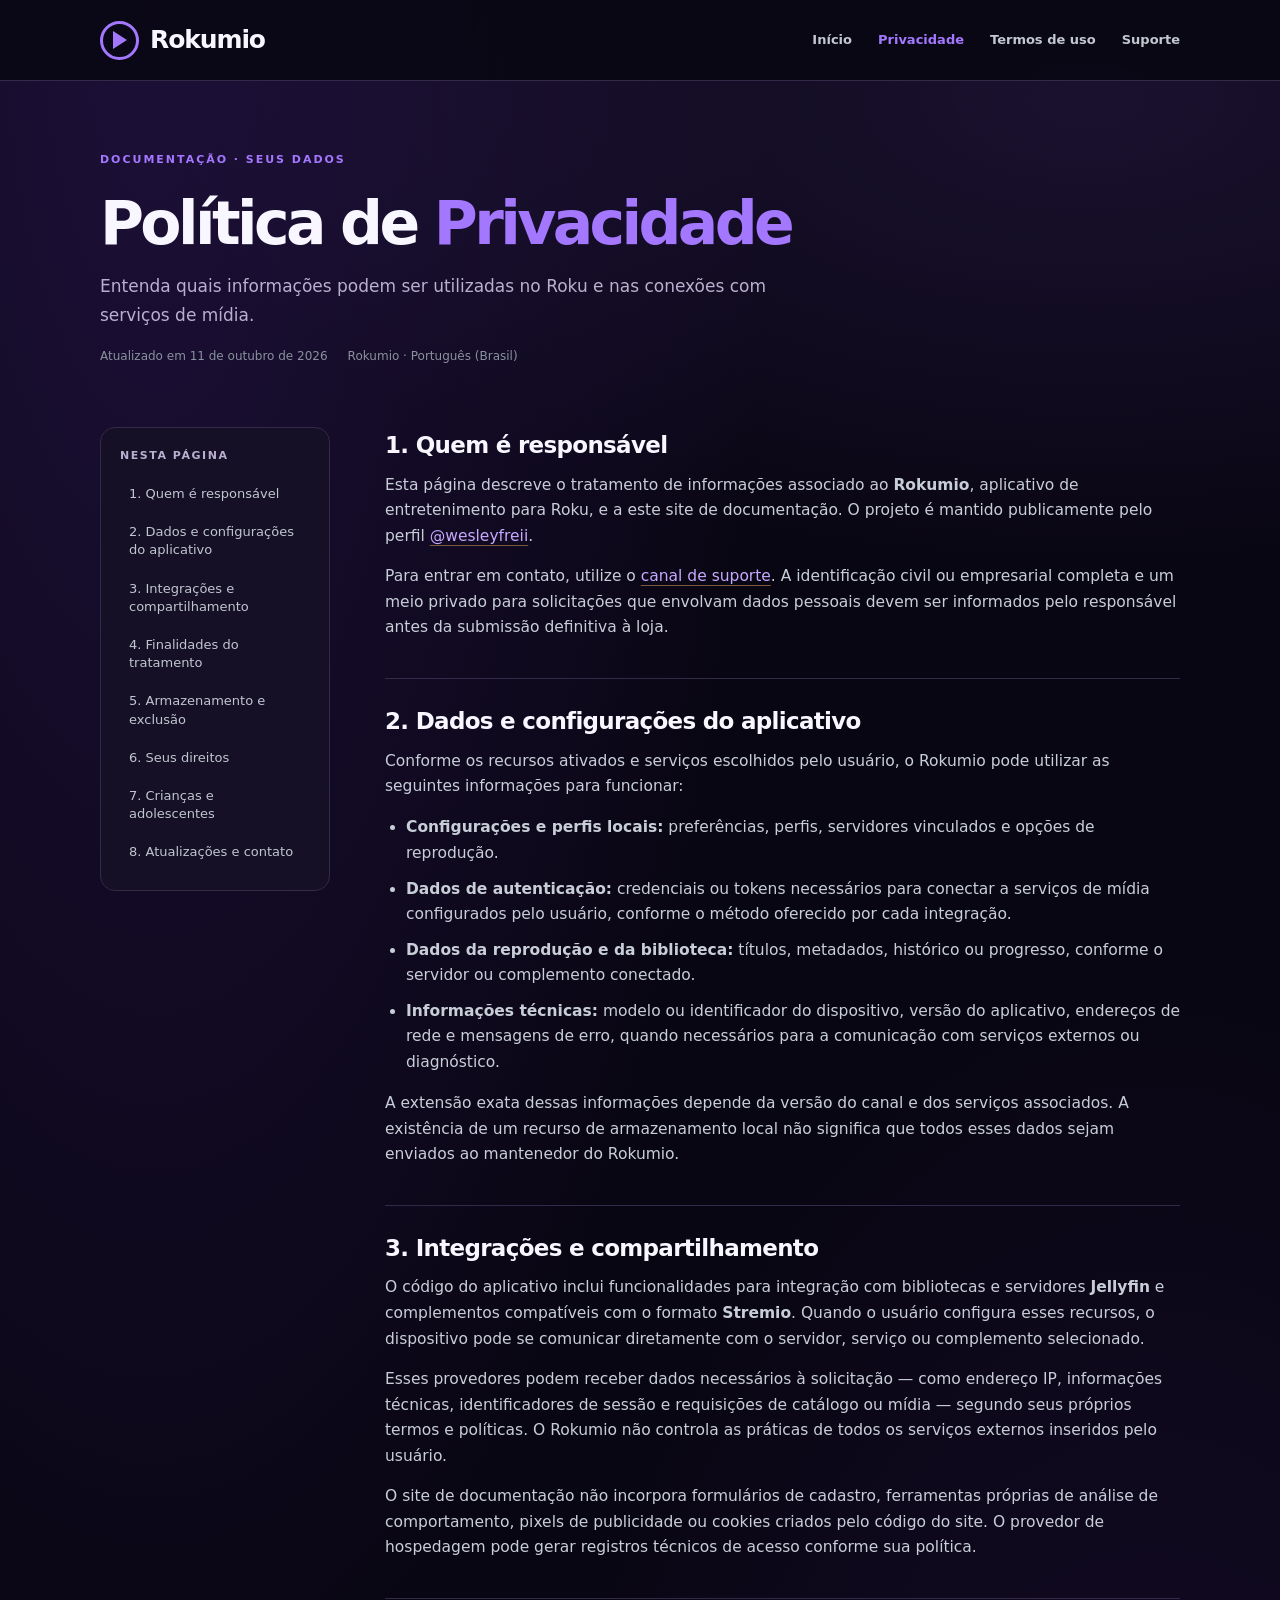
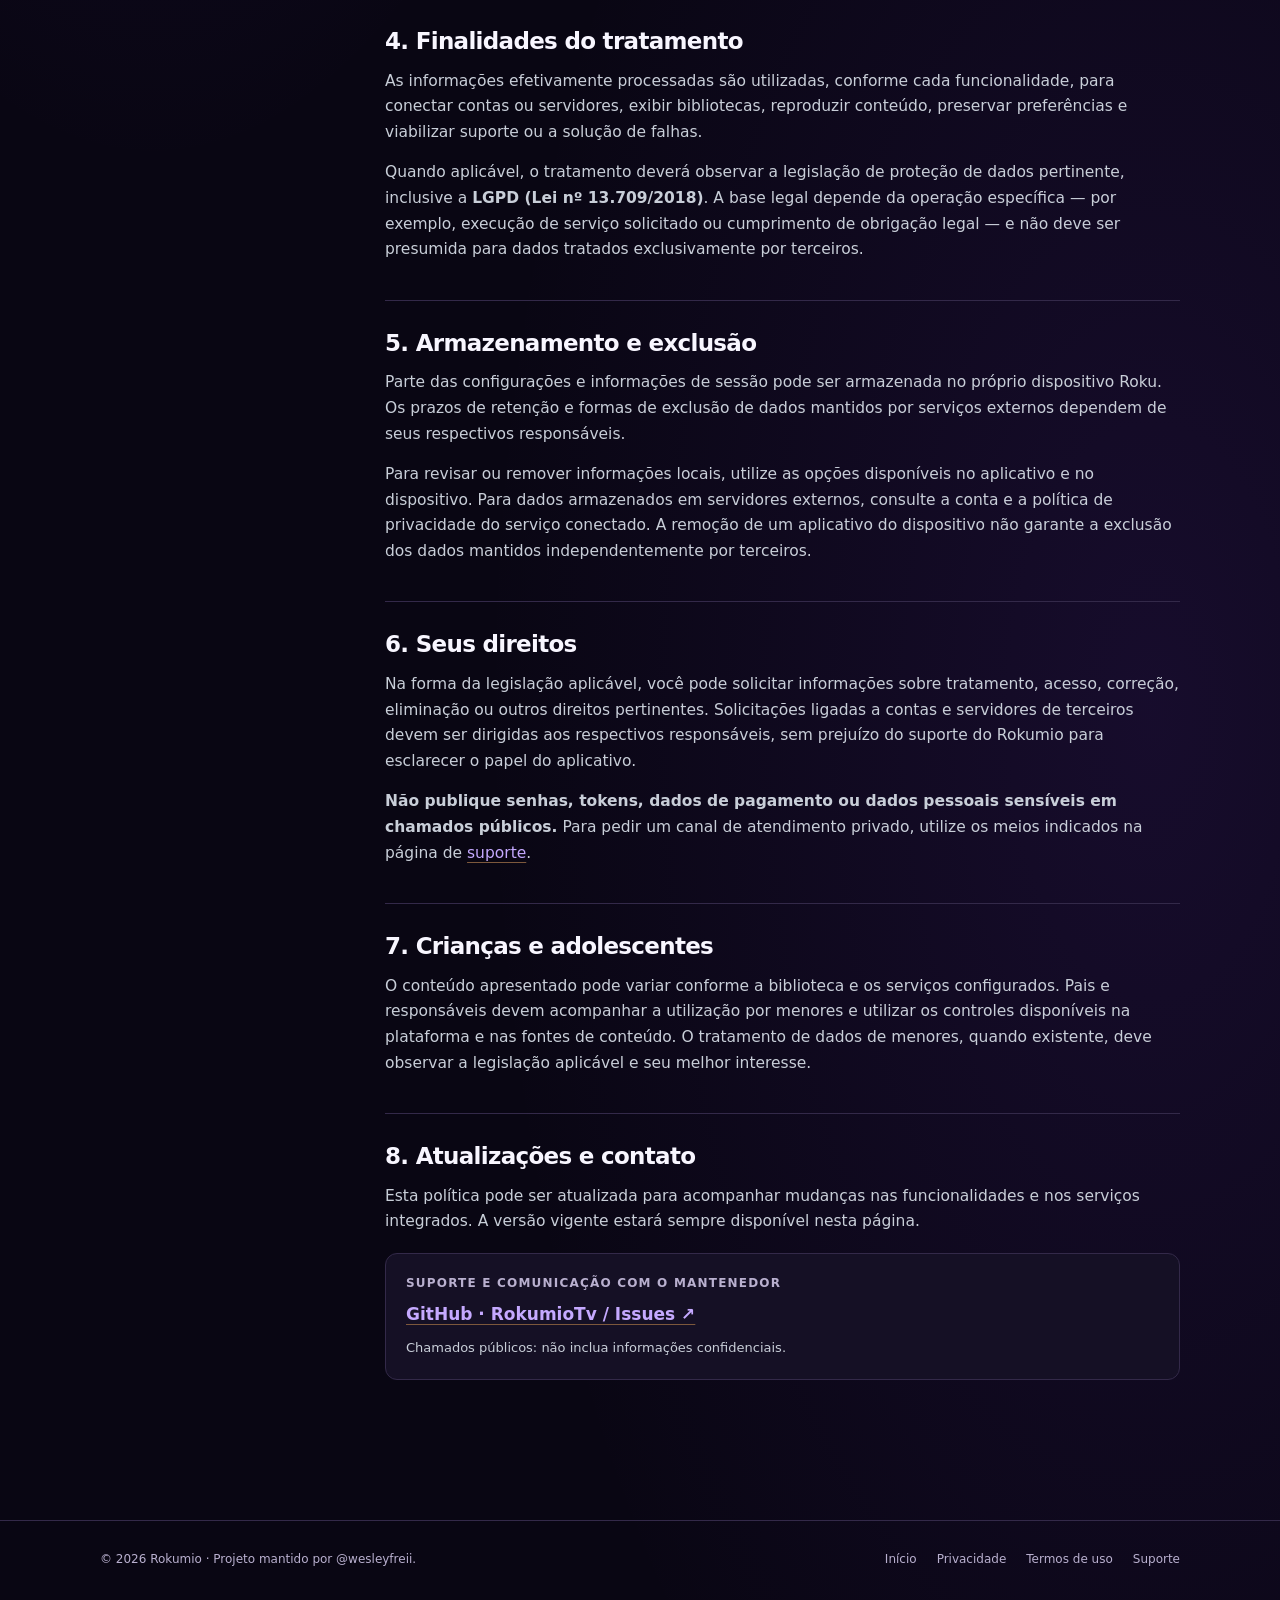
==== commit cd495de1: "Update Rokumio branding to purple with official logo" ====
--- a/privacidade/index.html
+++ b/privacidade/index.html
@@ -2,7 +2,7 @@
 <html lang="pt-BR">
 <head>
 <meta charset="utf-8"><meta name="viewport" content="width=device-width,initial-scale=1">
-<meta name="theme-color" content="#0a0b0e"><meta name="color-scheme" content="dark">
+<meta name="theme-color" content="#090613"><meta name="color-scheme" content="dark">
 <meta name="description" content="Política de Privacidade do Rokumio, integrações com serviços externos e informações de tratamento de dados.">
 <title>Política de Privacidade | Rokumio</title>
 <link rel="icon" type="image/svg+xml" href="../assets/favicon.svg">
--- a/assets/style.css
+++ b/assets/style.css
@@ -1,14 +1,14 @@
 /* Rokumio | Minimal responsive brand system */
 :root{
   color-scheme:dark;
-  --bg:#0a0b0e;--panel:#121419;--panel2:#171a20;--line:#292c34;
-  --text:#f7f8fa;--muted:#a7adb8;--accent:#ff861d;--accent2:#ffb368;
+  --bg:#090613;--panel:#141024;--panel2:#1c1530;--line:#332949;
+  --text:#f8f6ff;--muted:#b9b0cf;--accent:#a477ff;--accent2:#c5a9ff;
   --max:1080px;
 }
 *{box-sizing:border-box}
 html{scroll-behavior:smooth}
 body{margin:0;min-height:100vh;font-family:Inter,ui-sans-serif,system-ui,-apple-system,"Segoe UI",Arial,sans-serif;background:var(--bg);color:var(--text);line-height:1.65;-webkit-font-smoothing:antialiased}
-body:before{content:"";z-index:-1;pointer-events:none;position:absolute;top:0;left:0;width:100%;height:650px;background:radial-gradient(ellipse at 70% 0%,rgba(255,134,29,.095),transparent 52%)}
+body:before{content:"";z-index:-1;pointer-events:none;position:absolute;top:0;left:0;width:100%;height:650px;background:radial-gradient(ellipse at 70% 0%,rgba(160,112,255,.14),transparent 52%)}
 a{color:inherit;text-decoration:none}
 a:hover{color:var(--accent2)}
 a:focus-visible{outline:2px solid var(--accent);outline-offset:4px;border-radius:4px}
@@ -17,7 +17,7 @@
 .header-inner{min-height:80px;display:flex;justify-content:space-between;align-items:center;gap:20px}
 .logo{display:inline-flex;align-items:center;gap:11px;font-size:25px;font-weight:850;letter-spacing:-1.1px;white-space:nowrap;line-height:1.2}
 .logo em{font-style:normal;color:var(--accent)}
-.symbol{background:var(--accent);color:#18100a;width:38px;height:38px;display:grid;place-items:center;border-radius:12px;font-weight:900;font-size:24px;letter-spacing:-2px}
+.symbol{background:var(--accent);color:#130d21;width:38px;height:38px;display:grid;place-items:center;border-radius:12px;font-weight:900;font-size:24px;letter-spacing:-2px}
 nav{display:flex;align-items:center;gap:26px;flex-wrap:wrap;color:#c3c7cf;font-size:13px;font-weight:650}
 nav a[aria-current="page"]{color:var(--accent)}
 .hero{position:relative;padding:105px 0 75px;max-width:900px}
@@ -28,22 +28,22 @@
 .hero-actions{display:flex;flex-wrap:wrap;gap:12px;margin-top:32px}
 .btn{min-height:49px;display:inline-flex;align-items:center;justify-content:center;gap:12px;border-radius:11px;padding:12px 20px;font-size:14px;font-weight:750;border:1px solid var(--line);transition:background .18s,transform .18s}
 .btn:hover{transform:translateY(-2px)}
-.btn.primary{background:var(--accent);border-color:var(--accent);color:#1a110c}
-.btn.primary:hover{background:var(--accent2);color:#1a110c}
+.btn.primary{background:var(--accent);border-color:var(--accent);color:#190d27}
+.btn.primary:hover{background:var(--accent2);color:#190d27}
 .btn.secondary{background:var(--panel2);color:var(--text)}
-.btn.secondary:hover{background:#23262d;color:#fff}
+.btn.secondary:hover{background:#2b2240;color:#fff}
 .hero-rule{height:1px;max-width:710px;background:linear-gradient(90deg,var(--accent),transparent);margin:55px 0 23px}
 .micro{font-size:12px;color:#959ba6}
 .section-heading{margin:0 0 22px;font-size:26px;letter-spacing:-.04em}
 .cards{display:grid;grid-template-columns:repeat(2,minmax(0,1fr));gap:16px}
 .card{min-height:220px;position:relative;display:block;padding:29px;border:1px solid var(--line);border-radius:17px;background:var(--panel);transition:border-color .18s,transform .18s}
-.card:hover{transform:translateY(-3px);border-color:#84532b;color:var(--text)}
-.card-icon{display:grid;place-items:center;width:47px;height:47px;background:#322215;color:var(--accent2);font-size:24px;border-radius:13px;margin-bottom:19px}
+.card:hover{transform:translateY(-3px);border-color:#7357a7;color:var(--text)}
+.card-icon{display:grid;place-items:center;width:47px;height:47px;background:#29203d;color:var(--accent2);font-size:24px;border-radius:13px;margin-bottom:19px}
 .card strong{display:block;font-size:20px;letter-spacing:-.03em;margin-bottom:5px}
 .card p{font-size:14px;color:var(--muted);margin:0;max-width:390px}
 .card-arrow{position:absolute;right:24px;top:26px;color:var(--accent);font-size:22px}
 .home-section{padding:0 0 68px}
-.home-bottom{margin-bottom:88px;padding:30px;border:1px solid var(--line);border-radius:17px;background:linear-gradient(110deg,#15181d,#101114);display:flex;justify-content:space-between;align-items:center;gap:20px}
+.home-bottom{margin-bottom:88px;padding:30px;border:1px solid var(--line);border-radius:17px;background:linear-gradient(110deg,#191429,#0e0b18);display:flex;justify-content:space-between;align-items:center;gap:20px}
 .home-bottom h2{font-size:22px;letter-spacing:-.035em;margin:0 0 7px}
 .home-bottom p{color:var(--muted);font-size:14px;margin:0;max-width:580px}
 .footer{border-top:1px solid var(--line);padding:29px 0 39px;color:var(--muted);font-size:12px}
@@ -57,7 +57,7 @@
 .sidebar{position:sticky;top:25px;background:var(--panel);border:1px solid var(--line);border-radius:15px;padding:19px}
 .sidebar span{display:block;text-transform:uppercase;font-size:11px;letter-spacing:.14em;color:var(--muted);font-weight:800;margin-bottom:10px}
 .sidebar a{display:block;font-size:13px;color:#c0c6d0;padding:10px 9px;border-radius:8px;line-height:1.4}
-.sidebar a:hover{background:#22262c;color:var(--accent2)}
+.sidebar a:hover{background:#231c38;color:var(--accent2)}
 article{font-size:15.5px;color:#c8ced8;min-width:0}
 article section{scroll-margin-top:30px;border-bottom:1px solid var(--line);padding:0 0 22px;margin-bottom:28px}
 article section:last-child{border:0;margin:0}
@@ -66,7 +66,7 @@
 article ul{padding-left:21px}
 article li{margin-bottom:10px}
 article a{color:var(--accent2);text-decoration:underline;text-underline-offset:4px;text-decoration-color:#7d583c}
-.note{background:#201a15;border:1px solid #714725;border-radius:13px;padding:16px 19px;color:#f0d6bf;font-size:14px;margin:0 0 30px}
+.note{background:#21172f;border:1px solid #564075;border-radius:13px;padding:16px 19px;color:#e4d9ff;font-size:14px;margin:0 0 30px}
 .note strong{color:var(--accent2)}
 .contact{margin:18px 0;padding:20px;background:var(--panel);border:1px solid var(--line);border-radius:12px}
 .contact small{display:block;color:var(--muted);font-size:12px;text-transform:uppercase;letter-spacing:.1em;font-weight:750;margin-bottom:6px}
@@ -91,3 +91,31 @@
  article section{scroll-margin-top:20px}
 }
 @media(prefers-reduced-motion:reduce){html{scroll-behavior:auto}.btn,.card{transition:none}}
+
+
+/* Rokumio purple identity based on the official poster */
+body{background:radial-gradient(ellipse at 12% 0%,rgba(114,58,216,.19),transparent 39%),radial-gradient(ellipse at 90% 72%,rgba(124,58,228,.12),transparent 41%),var(--bg)}
+body:before{background:radial-gradient(ellipse at 85% 15%,rgba(153,100,255,.12),transparent 60%)}
+.header{background:rgba(9,6,19,.88)}
+.logo{gap:11px}
+.symbol{background:transparent;color:transparent;font-size:0;box-shadow:none;width:39px;height:39px;border:3px solid var(--accent);border-radius:100%;position:relative}
+.symbol:after{content:"";width:0;height:0;border-top:9px solid transparent;border-bottom:9px solid transparent;border-left:14px solid var(--accent);position:absolute;top:50%;left:53%;transform:translate(-50%,-50%)}
+.logo em{color:var(--text)}
+.logo{letter-spacing:-1.1px}
+.hero{max-width:none;padding:94px 0 78px}
+.hero-layout{display:grid;grid-template-columns:minmax(0,1.15fr) minmax(310px,.85fr);align-items:center;gap:48px}
+.hero-copy{min-width:0}
+.hero-art{border:1px solid rgba(183,143,255,.14);border-radius:25px;overflow:hidden;position:relative;background:#0d0918;box-shadow:0 28px 85px rgba(79,38,151,.25);max-width:440px;margin-inline:auto}
+.hero-art img{display:block;width:100%;height:auto}
+.hero-art:after{content:"";position:absolute;inset:0;pointer-events:none;border-radius:inherit;box-shadow:inset 0 1px rgba(255,255,255,.045)}
+.btn.primary{color:#180e28;box-shadow:0 12px 30px rgba(130,77,225,.21)}
+.btn.primary:hover{color:#180e28}
+.card{background:linear-gradient(145deg,#17122a,#100c1d)}
+.card:hover{border-color:#7357a7}
+.card-icon{background:#281f3d}
+.sidebar{background:#151025}
+.home-bottom{background:linear-gradient(100deg,#1b1530,#100c1b)}
+.note{background:#201832}
+.contact{background:#151025}
+@media(max-width:950px){.hero-layout{grid-template-columns:1fr;gap:36px}.hero{padding:65px 0 66px}.hero-art{width:min(100%,440px);margin-inline:0}}
+@media(max-width:740px){.hero{padding:58px 0 55px}.hero-layout{gap:34px}.hero-art{width:min(100%,420px)}}
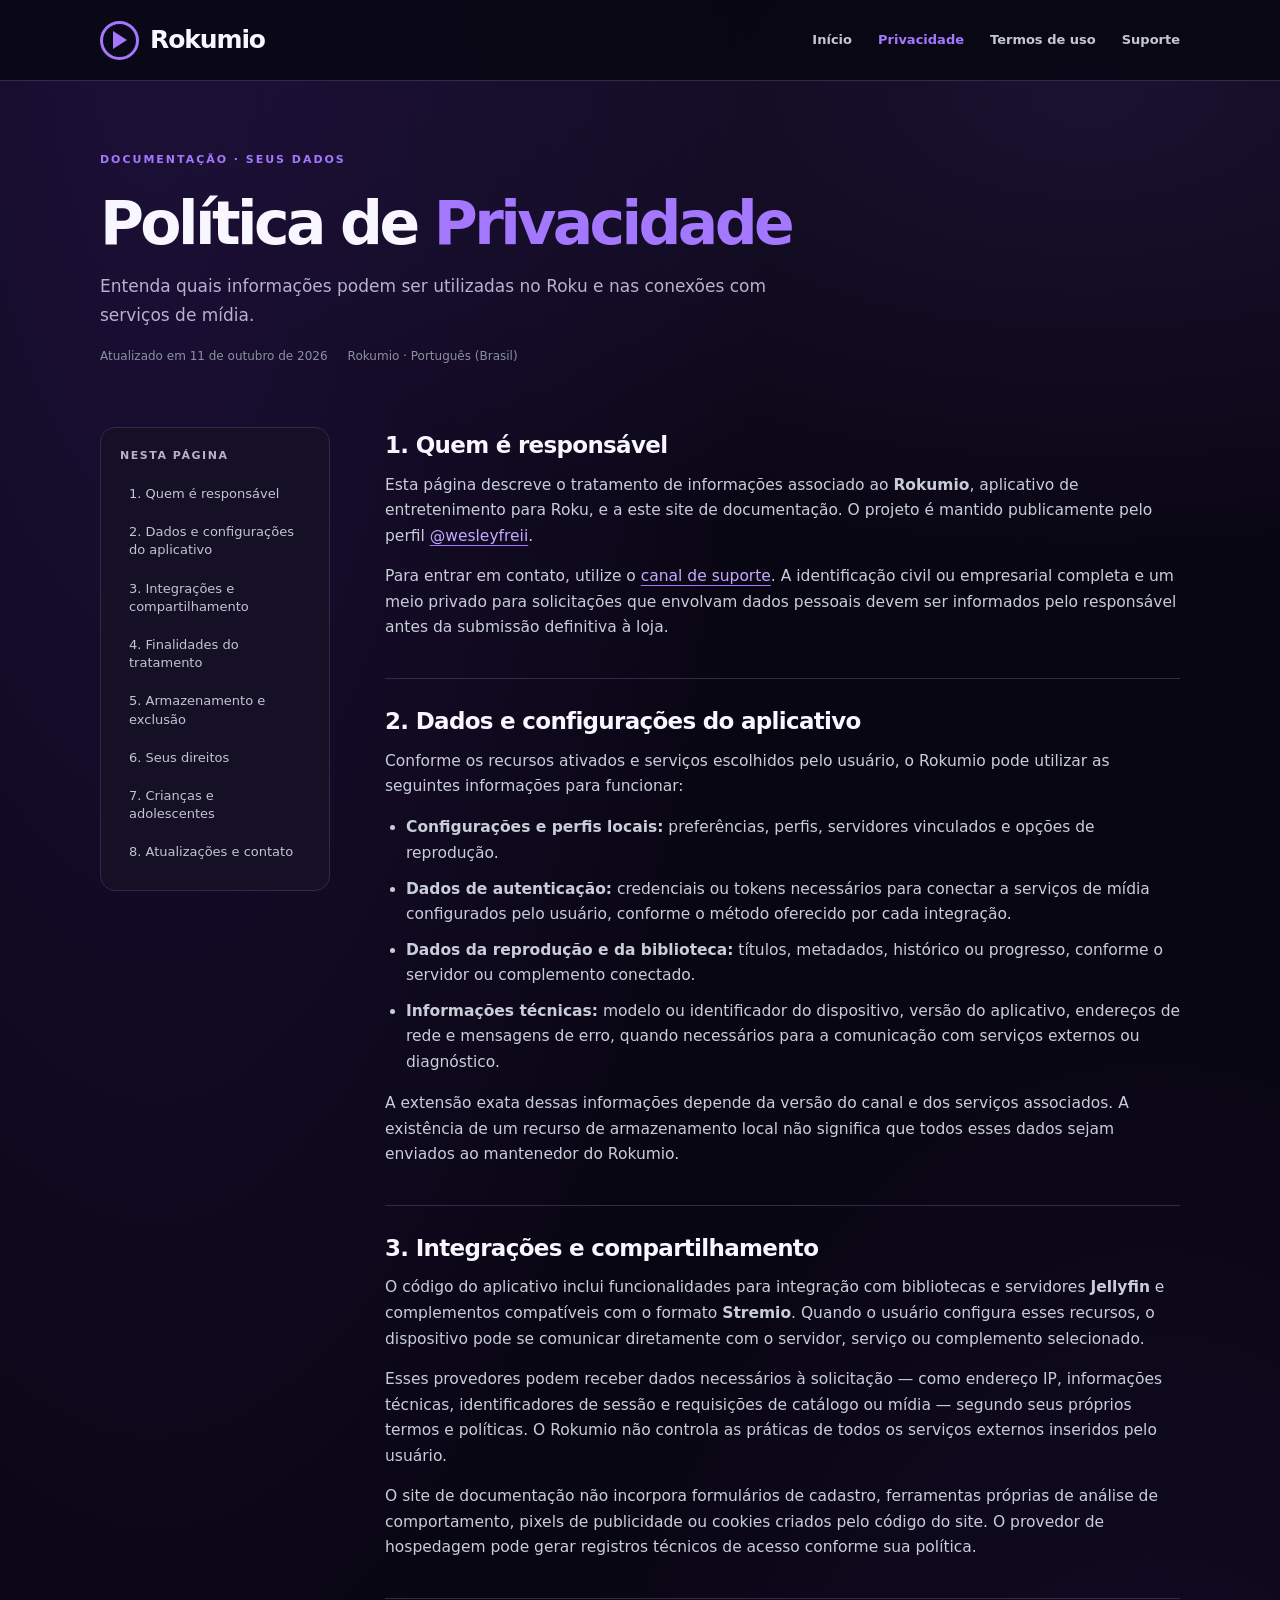
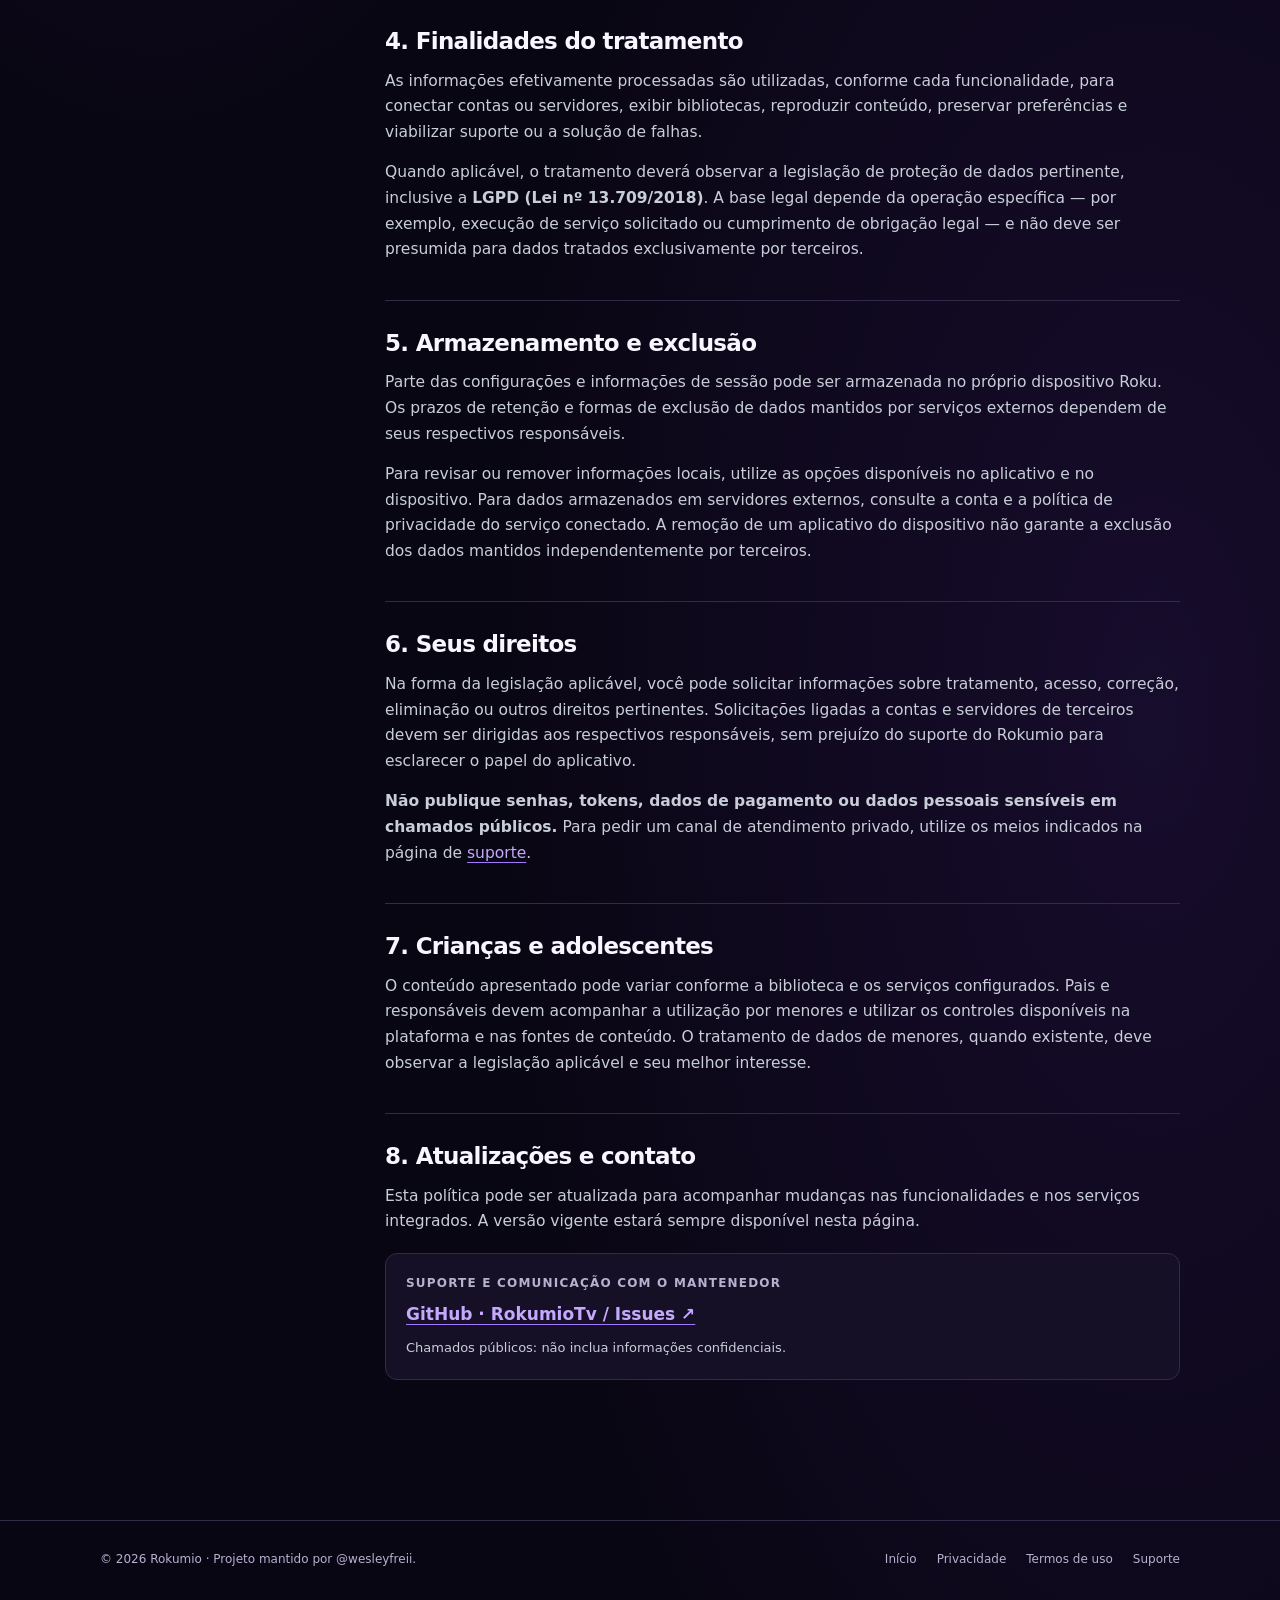
==== commit b99a3dde: "feat(site): melhorar acessibilidade, suporte e validação automática" ====
--- a/privacidade/index.html
+++ b/privacidade/index.html
@@ -9,11 +9,12 @@
 <link rel="stylesheet" href="../assets/style.css">
 </head>
 <body>
+<a class="skip-link" href="#conteudo">Pular para o conteúdo principal</a>
 <header class="header"><div class="shell header-inner">
 <a class="logo" href="../" aria-label="Rokumio — página inicial"><span class="symbol" aria-hidden="true">R</span><span>Roku<em>mio</em></span></a>
 <nav aria-label="Navegação principal"><a href="../">Início</a><a href="../privacidade/" aria-current="page">Privacidade</a><a href="../termos/">Termos de uso</a><a href="../suporte/">Suporte</a></nav>
 </div></header>
-<main class="shell"><header class="doc-hero"><p class="eyebrow">Documentação · Seus dados</p><h1>Política de <span class='accent'>Privacidade</span></h1><p class="lede">Entenda quais informações podem ser utilizadas no Roku e nas conexões com serviços de mídia.</p>
+<main id="conteudo" class="shell"><header class="doc-hero"><p class="eyebrow">Documentação · Seus dados</p><h1>Política de <span class='accent'>Privacidade</span></h1><p class="lede">Entenda quais informações podem ser utilizadas no Roku e nas conexões com serviços de mídia.</p>
 <div class="metadata"><span>Atualizado em 11 de outubro de 2026</span><span>Rokumio · Português (Brasil)</span></div></header>
 <div class="doc-layout"><aside class="sidebar" aria-label="Índice da página"><span>Nesta página</span><a href="#responsavel">1. Quem é responsável</a><a href="#dados">2. Dados e configurações do aplicativo</a><a href="#integracoes">3. Integrações e compartilhamento</a><a href="#finalidades">4. Finalidades do tratamento</a><a href="#retencao">5. Armazenamento e exclusão</a><a href="#direitos">6. Seus direitos</a><a href="#menores">7. Crianças e adolescentes</a><a href="#alteracoes">8. Atualizações e contato</a></aside>
 <article><section id="responsavel"><h2>1. Quem é responsável</h2><p>Esta página descreve o tratamento de informações associado ao <strong>Rokumio</strong>, aplicativo de entretenimento para Roku, e a este site de documentação. O projeto é mantido publicamente pelo perfil <a href="https://github.com/wesleyfreii" rel="noopener noreferrer">@wesleyfreii</a>.</p><p>Para entrar em contato, utilize o <a href="../suporte/">canal de suporte</a>. A identificação civil ou empresarial completa e um meio privado para solicitações que envolvam dados pessoais devem ser informados pelo responsável antes da submissão definitiva à loja.</p></section>
--- a/assets/style.css
+++ b/assets/style.css
@@ -119,3 +119,30 @@
 .contact{background:#151025}
 @media(max-width:950px){.hero-layout{grid-template-columns:1fr;gap:36px}.hero{padding:65px 0 66px}.hero-art{width:min(100%,440px);margin-inline:0}}
 @media(max-width:740px){.hero{padding:58px 0 55px}.hero-layout{gap:34px}.hero-art{width:min(100%,420px)}}
+
+/* Acessibilidade e componentes da central de ajuda */
+.skip-link{position:fixed;top:12px;left:12px;z-index:1000;padding:12px 18px;border-radius:10px;background:var(--text);color:var(--bg);font-weight:800;transform:translateY(-180%);transition:transform .15s}
+.skip-link:focus{transform:translateY(0);color:var(--bg)}
+:target{scroll-margin-top:25px}
+.cards{grid-template-columns:repeat(3,minmax(0,1fr))}
+.faq-section{padding:5px 0 60px;max-width:900px}
+.faq-section h2{font-size:clamp(23px,3vw,31px);letter-spacing:-.04em;line-height:1.3;margin:0 0 10px}
+.faq-intro{color:var(--muted);margin:0 0 22px;max-width:760px}
+.faq-list{display:grid;gap:12px}
+.faq-list details{background:var(--panel);border:1px solid var(--line);border-radius:13px;overflow:hidden}
+.faq-list details[open]{border-color:#7658a9}
+.faq-list summary{cursor:pointer;padding:19px 48px 19px 20px;font-weight:750;position:relative;list-style:none}
+.faq-list summary::-webkit-details-marker{display:none}
+.faq-list summary:after{content:"+";position:absolute;right:20px;top:50%;transform:translateY(-50%);color:var(--accent2);font-size:24px;font-weight:400}
+.faq-list details[open] summary:after{content:"−"}
+.faq-list summary:hover{background:#211a36}
+.faq-list summary:focus-visible{outline:2px solid var(--accent);outline-offset:-3px}
+.faq-answer{padding:0 20px 20px;color:var(--muted);font-size:14px}
+.faq-answer ol{padding-left:22px;margin:4px 0 0}
+.faq-answer li{margin-bottom:10px}
+.faq-answer p{margin:4px 0 12px}
+.faq-answer a{color:var(--accent2);text-decoration:underline;text-underline-offset:3px}
+article a{text-decoration-color:var(--accent)}
+@media(max-width:950px){.cards{grid-template-columns:repeat(2,minmax(0,1fr))}}
+@media(max-width:740px){.cards{grid-template-columns:1fr}.faq-section{padding-bottom:40px}.faq-list summary{padding:17px 45px 17px 17px}}
+@media(prefers-reduced-motion:reduce){.skip-link{transition:none}.btn:hover,.card:hover{transform:none}}
